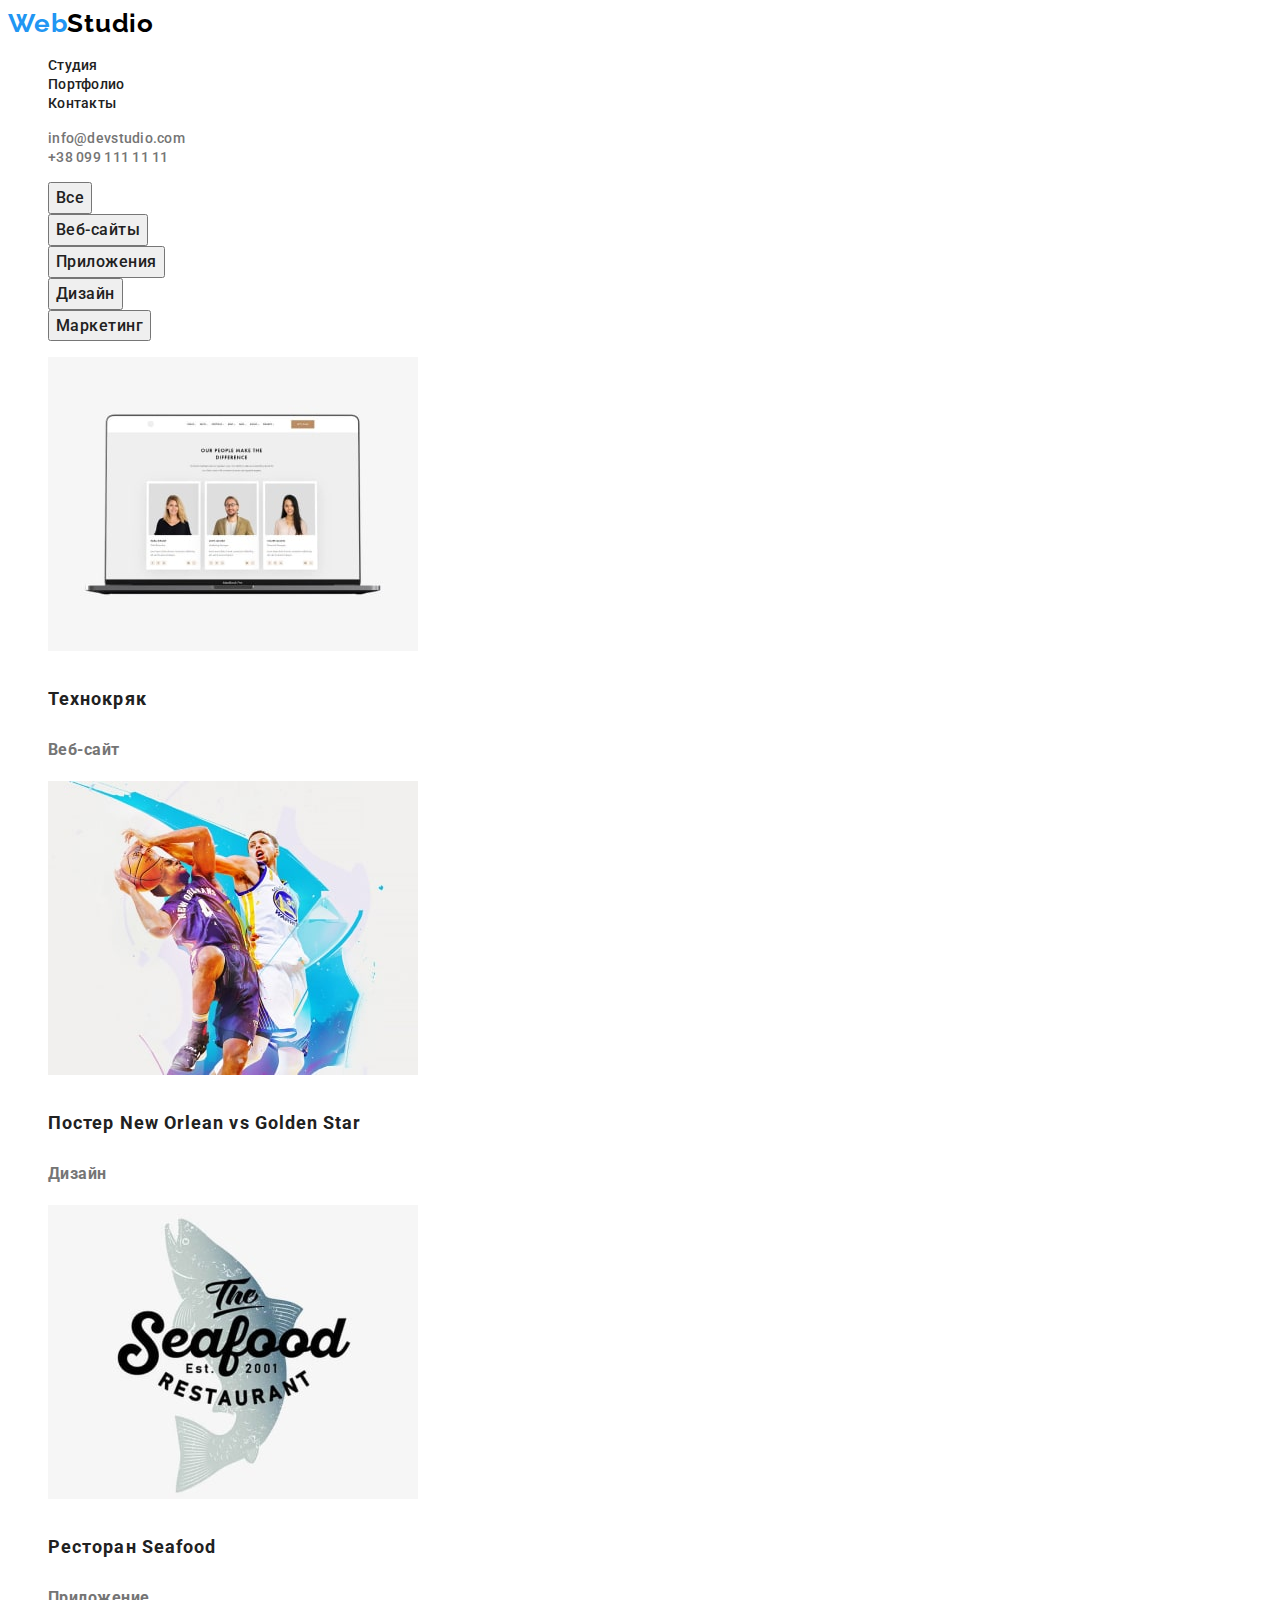
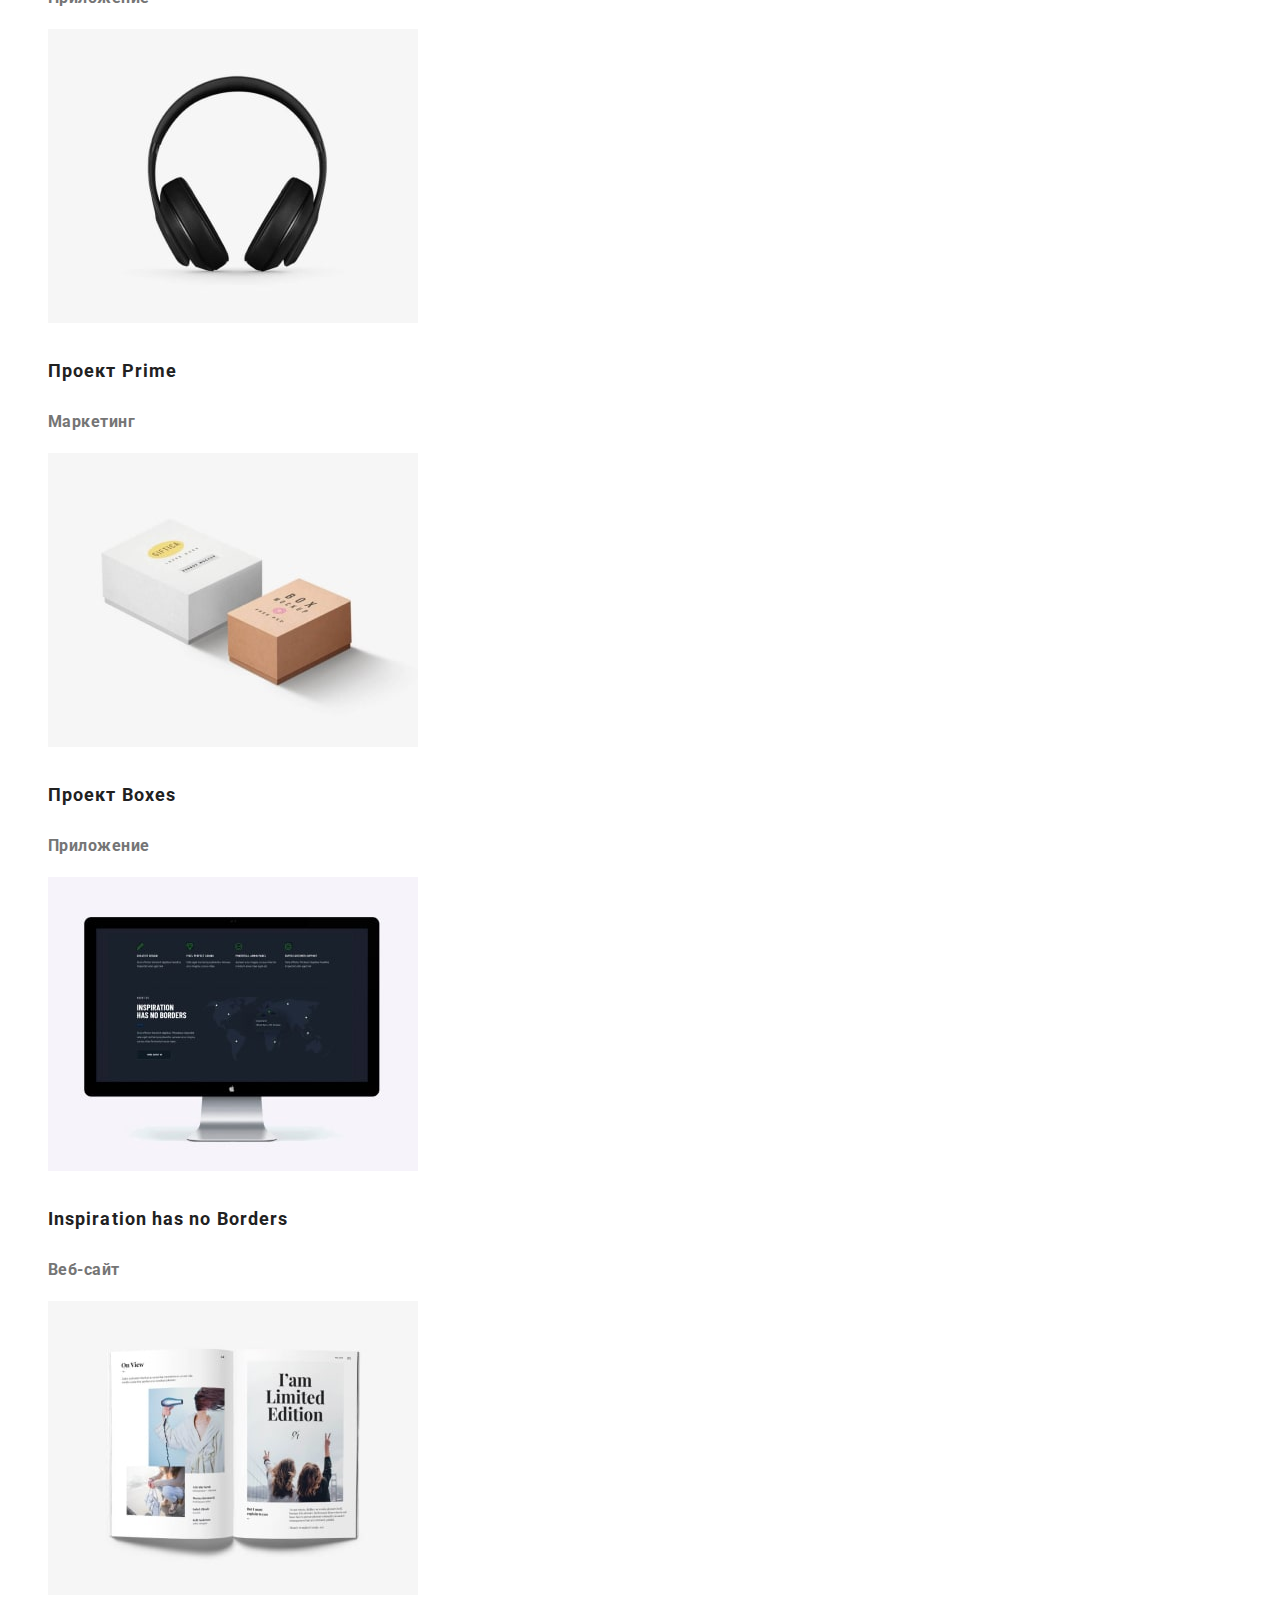
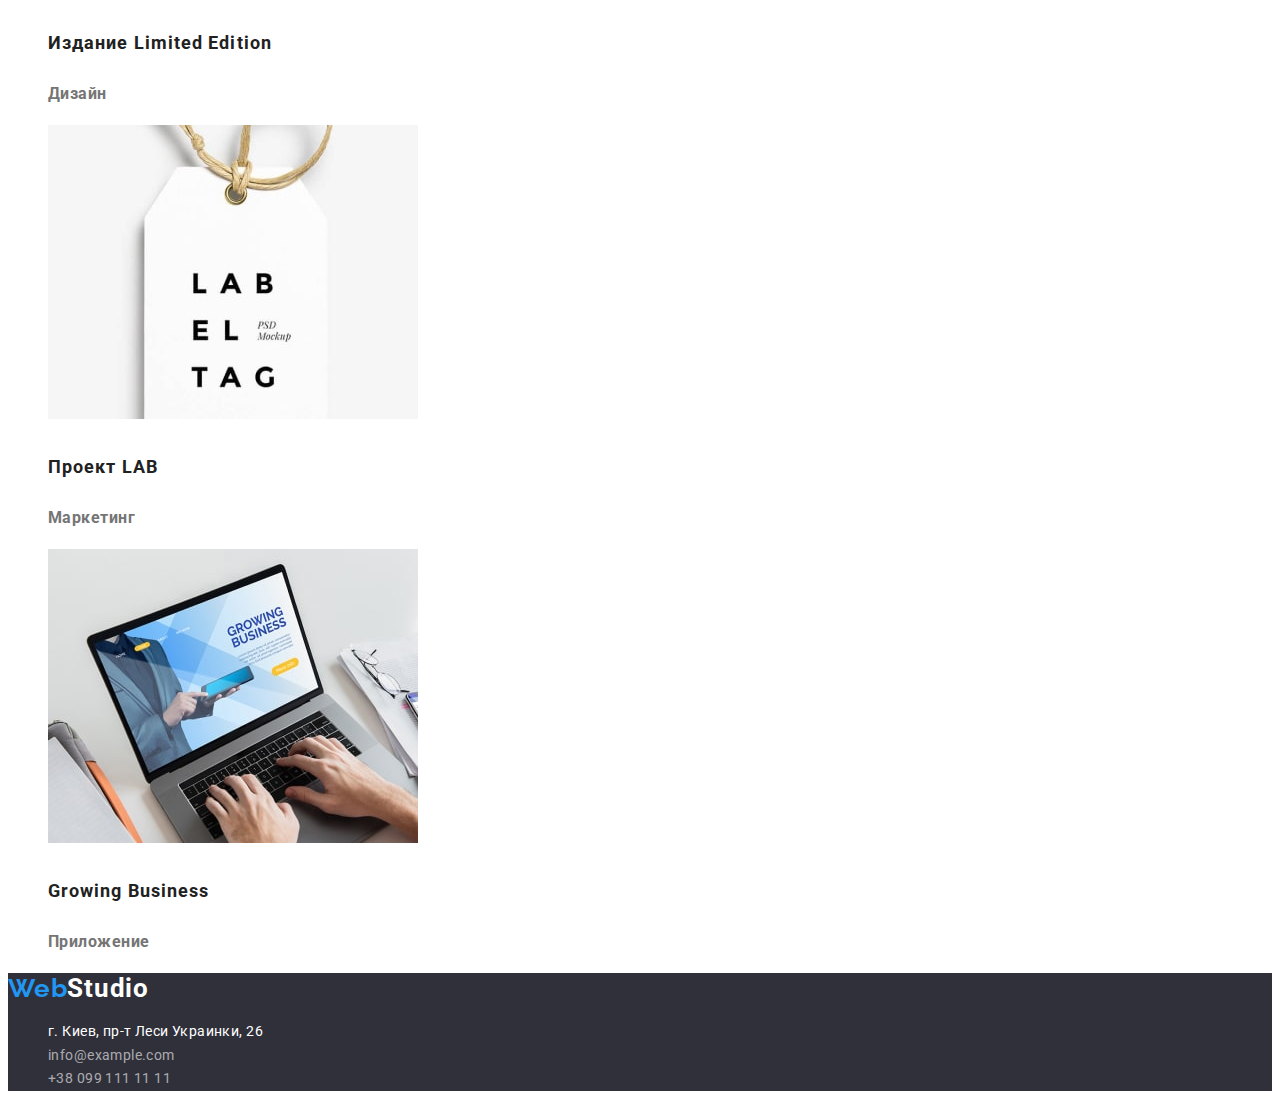
==== portfolio.html @ b9a689d3 "add files" ====
<!DOCTYPE html>
<html lang="ru">
  <head>
    <meta charset="UTF-8" />
    <meta http-equiv="X-UA-Compatible" content="IE=edge" />
    <meta name="viewport" content="width=device-width, initial-scale=1.0" />
    <title>Document</title>
    <link rel="preconnect" href="https://fonts.googleapis.com" />
    <link rel="preconnect" href="https://fonts.gstatic.com" crossorigin />
    <link
      href="https://fonts.googleapis.com/css2?family=Raleway:wght@700&family=Roboto:wght@400;500;700;900&display=swap"
      rel="stylesheet"
    />
    <link rel="stylesheet" href="./css/styles.css" />
  </head>
  <body>
    <header class="header">
      <a class="header-logo-secondary link" href="./index.html"
        ><span class="header-logo-main">Web</span>Studio</a
      >
      <nav class="header-navigation">
        <ul class="header-list list">
          <li class="header-item">
            <a class="header-link link" href="./index.html">Студия</a>
          </li>
          <li class="header-item">
            <a class="header-link link" href="./portfolio.html">Портфолио</a>
          </li>
          <li class="header-item"><a class="header-link link" href="">Контакты</a></li>
        </ul>
      </nav>
      <ul class="list">
        <li>
          <a class="header-mail link" href="mailto:info@devstudio.com">info@devstudio.com</a>
        </li>
        <li>
          <a class="header-tel link" href="tel:+380991111111">+38 099 111 11 11</a>
        </li>
      </ul>
    </header>
    <main>
      <section class="portfolio">
        <ul class="portfolio-filtr list">
          <li class="portfolio-filtr-item">
            <button type="button" class="portfolio-filtr-button">Все</button>
          </li>
          <li class="portfolio-filtr-item">
            <button type="button" class="portfolio-filtr-button">Веб-сайты</button>
          </li>
          <li class="portfolio-filtr-item">
            <button type="button" class="portfolio-filtr-button">Приложения</button>
          </li>
          <li class="portfolio-filtr-item">
            <button type="button" class="portfolio-filtr-button">Дизайн</button>
          </li>
          <li class="portfolio-filtr-item">
            <button type="button" class="portfolio-filtr-button">Маркетинг</button>
          </li>
        </ul>
        <ul class="works list">
          <li class="works-item link">
            <a class="link" href="">
              <img src="./images/work1.jpg" alt="Технокряк" width="370" height="294" />
              <h3 class="works-title">Технокряк</h3>
              <p class="works-item-text">Веб-сайт</p>
            </a>
          </li>
          <li class="works-item">
            <a class="link" href="">
              <img
                src="./images/work2.jpg"
                alt="Постер New Orlean vs Golden Star"
                width="370"
                height="294"
              />
              <h3 class="works-title">Постер New Orlean vs Golden Star</h3>
              <p class="works-item-text">Дизайн</p>
            </a>
          </li>
          <li class="works-item">
            <a class="link" href="">
              <img src="./images/work3.jpg" alt="Ресторан Seafood" width="370" height="294" />
              <h3 class="works-title">Ресторан Seafood</h3>
              <p class="works-item-text">Приложение</p>
            </a>
          </li>
          <li class="works-item">
            <a class="link" href="">
              <img src="./images/work4.jpg" alt="Проект Prime" width="370" height="294" />
              <h3 class="works-title">Проект Prime</h3>
              <p class="works-item-text">Маркетинг</p>
            </a>
          </li>
          <li class="works-item">
            <a class="link" href="">
              <img src="./images/work5.jpg" alt="Проект Boxes" width="370" height="294" />
              <h3 class="works-title">Проект Boxes</h3>
              <p class="works-item-text">Приложение</p>
            </a>
          </li>
          <li class="works-item">
            <a class="link" href="">
              <img
                src="./images/work6.jpg"
                alt="Inspiration has no Borders"
                width="370"
                height="294"
              />
              <h3 class="works-title">Inspiration has no Borders</h3>
              <p class="works-item-text">Веб-сайт</p>
            </a>
          </li>
          <li class="works-item">
            <a class="link" href="">
              <img
                src="./images/work7.jpg"
                alt="Издание Limited Edition"
                width="370"
                height="294"
              />
              <h3 class="works-title">Издание Limited Edition</h3>
              <p class="works-item-text">Дизайн</p>
            </a>
          </li>
          <li class="works-item">
            <a class="link" href="">
              <img src="./images/work8.jpg" alt="Проект LAB" width="370" height="294" />
              <h3 class="works-title">Проект LAB</h3>
              <p class="works-item-text">Маркетинг</p>
            </a>
          </li>
          <li class="works-item">
            <a class="link" href="">
              <img src="./images/work9.jpg" alt="Growing Business" width="370" height="294" />
              <h3 class="works-title">Growing Business</h3>
              <p class="works-item-text">Приложение</p>
            </a>
          </li>
        </ul>
      </section>
    </main>
    <footer class="footer">
      <a class="footer-logo-secondary link" href="./index.html"
        ><span class="footer-logo-main">Web</span>Studio</a
      >
      <ul class="fotter-list list">
        <li>
          <a
            class="footer-link link"
            href="https://goo.gl/maps/hm23kZoBvh1uXd2n6"
            target="_blank"
            rel="noopener noreferrer"
            >г. Киев, пр-т Леси Украинки, 26</a
          >
        </li>
        <li>
          <a class="footer-mail link" href="mailto:info@example.com">info@example.com</a>
        </li>
        <li>
          <a class="footer-tel link" href="tel:+380991111111">+38 099 111 11 11</a>
        </li>
      </ul>
    </footer>
  </body>
</html>
---- css/styles.css ----
:root {
  --main-title-color: #2196f3;
  --second-title-color: #212121;
  --third-tittle-color: #000000;
  --fourth-tittle-color: #ffffff;
  --main-text-color: #757575;
  --second-text-color: #ffffff;
  --subtitle-color: #000000;
  --footer-text-color: rgba(255, 255, 255, 0.6);
  --background-title-color: #2f303a;
  --dignity-bgc: #e5e5e5;
}
body {
  font-family: Roboto, sans-serif;
  background-color: var(--second-text-color);
}
.list {
  list-style: none;
}
.link {
  text-decoration: none;
}
.header {
  background-color: var(--fourth-tittle-color);
}
.header-logo-main {
  font-family: Raleway;
  color: var(--main-title-color);
  font-weight: 700;
  font-size: 26px;
  line-height: 1.19;
  letter-spacing: 0.03em;
}
.header-logo-secondary {
  font-family: Raleway;
  font-weight: 700;
  font-size: 26px;
  line-height: 1.19;
  letter-spacing: 0.03em;
  color: var(--third-tittle-color);
}
.header-link:active,
.header-link:hover,
.header-link:focus,
.header-mail:active,
.header-mail:hover,
.header-mail:focus .header-tel:focus,
.header-tel:active,
.header-tel:hover,
.works-item-text:active,
.works-item-text:hover,
.works-item-text:focus,
.works-title:active,
.works-title:focus,
.works-title:hover {
  color: var(--main-title-color);
}
.header-link {
  font-weight: 500;
  font-size: 14px;
  line-height: 1.14;
  letter-spacing: 0.02em;
  color: var(--second-title-color);
}
.header-mail {
  font-weight: 500;
  font-size: 14px;
  line-height: 1.14;
  letter-spacing: 0.02em;
  color: var(--main-text-color);
}
.header-tel {
  font-weight: 500;
  font-size: 14px;
  line-height: 1.14;
  letter-spacing: 0.02em;
  color: var(--main-text-color);
}
.hero {
  background: var(--background-title-color);
}
.hero-title {
  font-weight: 900;
  font-size: 44px;
  line-height: 1.36;
  text-align: center;
  letter-spacing: 0.06em;
  text-transform: uppercase;
  color: var(--second-text-color);
}
.hero-btn {
  cursor: progress;
  font-family: inherit;
  font-weight: 700;
  font-size: 16px;
  line-height: 1.875;
  align-items: center;
  text-align: center;
  letter-spacing: 0.06em;
  color: var(--fourth-tittle-color);
  background: var(--main-title-color);
}
.dignity-title {
  font-weight: 700;
  font-size: 14px;
  line-height: 1.14;
  letter-spacing: 0.03em;
  text-transform: uppercase;
  color: var(--second-title-color);
}
.dignity-text {
  font-size: 14px;
  line-height: 1.71;
  letter-spacing: 0.03em;
  color: var(--main-text-color);
}
.doing-title {
  font-weight: 700;
  font-size: 36px;
  line-height: 1.67;
  text-align: center;
  letter-spacing: 0.03em;
  color: var(--second-title-color);
}
.command {
  background-color: var(--dignity-bgc);
}
.command-title {
  font-weight: 700;
  font-size: 36px;
  line-height: 1.67;
  text-align: center;
  letter-spacing: 0.03em;
  color: var(--second-title-color);
}
.command-item-title {
  font-weight: 500;
  font-size: 16px;
  line-height: 1.187;
  text-align: center;
  letter-spacing: 0.03em;
  color: var(--second-title-color);
}
.command-item-text {
  font-size: 16px;
  line-height: 1.187;
  text-align: center;
  letter-spacing: 0.03em;
  color: var(--main-text-color);
}
.footer {
  background: var(--background-title-color);
}
.footer-logo-main {
  font-family: Raleway;
  color: var(--main-title-color);
  font-weight: 700;
  font-size: 26px;
  line-height: 1.19;
  letter-spacing: 0.03em;
}
.footer-logo-secondary {
  font-weight: 700;
  font-size: 26px;
  line-height: 1.19;
  letter-spacing: 0.03em;
  color: var(--fourth-tittle-color);
}
.footer-link {
  font-size: 14px;
  line-height: 1.71;
  letter-spacing: 0.03em;
  color: var(--second-text-color);
}
.footer-mail {
  font-size: 14px;
  line-height: 1.71;
  letter-spacing: 0.03em;
  color: var(--footer-text-color);
}
.footer-tel {
  font-size: 14px;
  line-height: 1.71;
  letter-spacing: 0.03em;
  color: var(--footer-text-color);
}
.portfolio-filtr-button:active,
.portfolio-filtr-button:hover,
.portfolio-filtr-button:focus {
  font-family: Roboto, sans-serif;
  font-weight: 500;
  font-size: 16px;
  line-height: 1.62;
  text-align: center;
  letter-spacing: 0.03em;
  color: var(--fourth-tittle-color);
  background: var(--main-title-color);
}
.portfolio-filtr-button {
  font-family: Roboto, sans-serif;
  cursor: pointer;
  font-weight: 500;
  font-size: 16px;
  line-height: 1.62;
  letter-spacing: 0.03em;
  color: var(--second-title-color);
}
.works-item {
  font-weight: 700;
  font-size: 18px;
  line-height: 2;
  letter-spacing: 0.06em;
  color: var(--second-title-color);
}
.works-title {
  font-weight: 700;
  font-size: 18px;
  line-height: 2;
  letter-spacing: 0.06em;
  color: var(--second-title-color);
}
.works-item-text {
  font-size: 16px;
  line-height: 1.87;
  letter-spacing: 0.03em;
  color: var(--main-text-color);
}
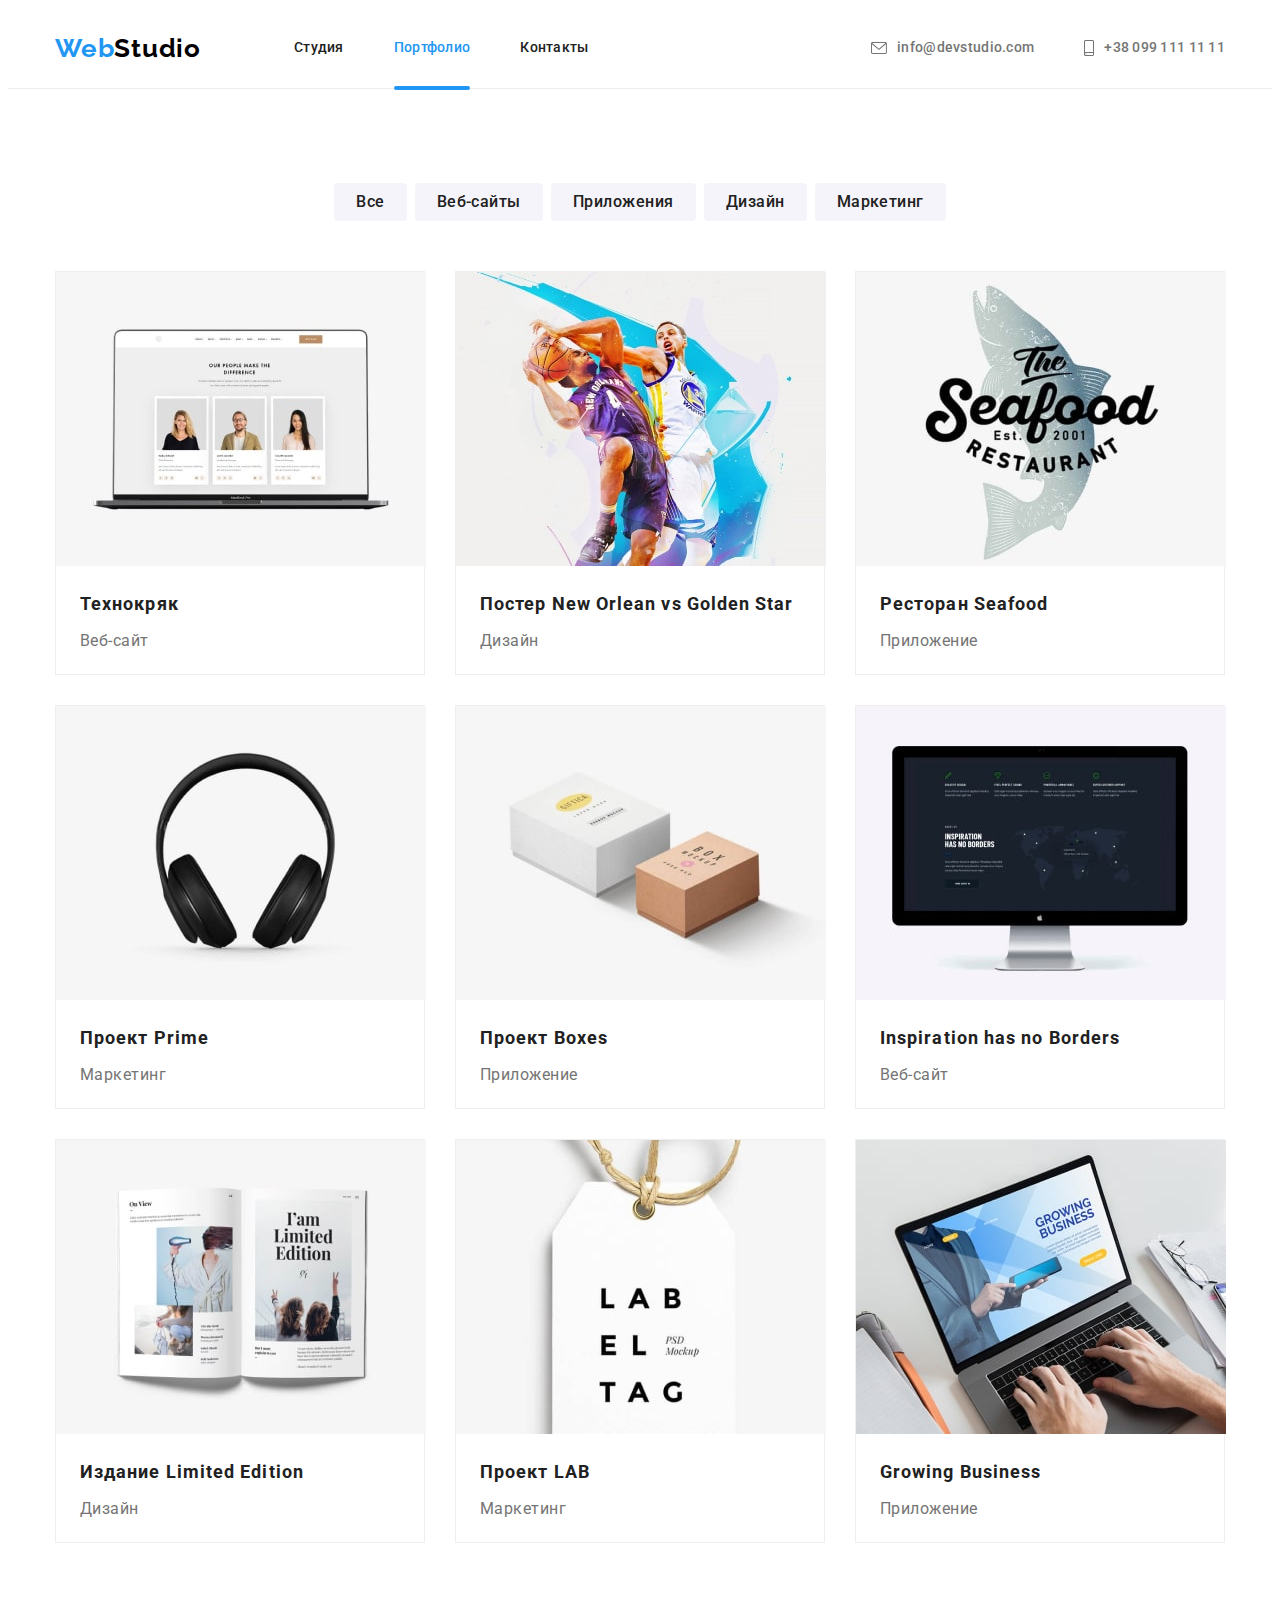
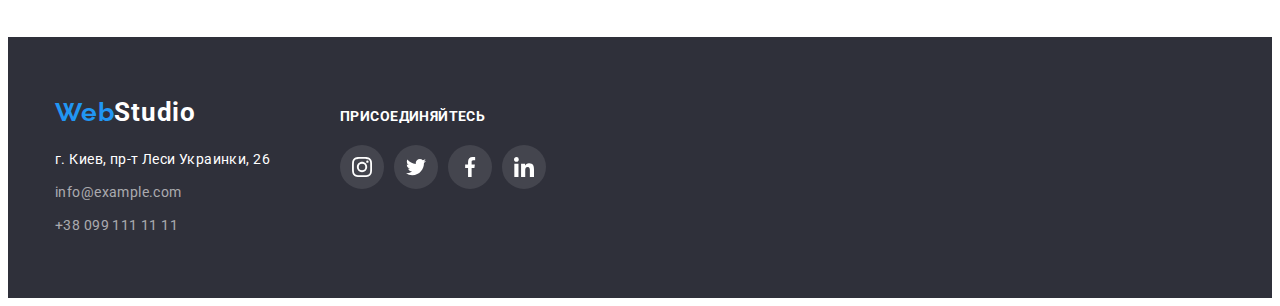
==== commit 65080f49: "add files" ====
--- a/portfolio.html
+++ b/portfolio.html
@@ -11,155 +11,362 @@
       href="https://fonts.googleapis.com/css2?family=Raleway:wght@700&family=Roboto:wght@400;500;700;900&display=swap"
       rel="stylesheet"
     />
+    <link
+      rel="stylesheet"
+      href="https://cdnjs.cloudflare.com/ajax/libs/modern-normalize/1.1.0/modern-normalize.min.css"
+      integrity="sha512-wpPYUAdjBVSE4KJnH1VR1HeZfpl1ub8YT/NKx4PuQ5NmX2tKuGu6U/JRp5y+Y8XG2tV+wKQpNHVUX03MfMFn9Q=="
+      crossorigin="anonymous"
+      referrerpolicy="no-referrer"
+    />
     <link rel="stylesheet" href="./css/styles.css" />
   </head>
   <body>
+    <!-- header -->
     <header class="header">
-      <a class="header-logo-secondary link" href="./index.html"
-        ><span class="header-logo-main">Web</span>Studio</a
-      >
-      <nav class="header-navigation">
-        <ul class="header-list list">
-          <li class="header-item">
-            <a class="header-link link" href="./index.html">Студия</a>
+      <div class="container header-main">
+        <a class="header-logo-secondary link" href="./index.html"
+          ><span class="header-logo-main">Web</span>Studio</a
+        >
+        <nav class="header-navigation">
+          <ul class="header-list list">
+            <li class="header-item">
+              <a class="header-link link" href="./index.html">Студия</a>
+            </li>
+            <li class="header-item">
+              <a class="header-link priority link" href="./portfolio.html">Портфолио</a>
+            </li>
+            <li class="header-item"><a class="header-link link" href="">Контакты</a></li>
+          </ul>
+        </nav>
+        <ul class="header-contacts list">
+          <li class="item">
+            <a class="header-mail link" href="mailto:info@devstudio.com">
+              <svg class="header-contacts-icon svg-aktiv" width="16" height="12">
+                <use href="./images/symbol-defs.svg#icon-mail"></use>
+              </svg>
+              info@devstudio.com</a
+            >
           </li>
-          <li class="header-item">
-            <a class="header-link link" href="./portfolio.html">Портфолио</a>
+          <li class="item">
+            <a class="header-tel link" href="tel:+380991111111">
+              <svg class="header-contacts-icon svg-aktiv" width="10" height="16">
+                <use href="./images/symbol-defs.svg#icon-smartphone"></use>
+              </svg>
+              +38 099 111 11 11</a
+            >
           </li>
-          <li class="header-item"><a class="header-link link" href="">Контакты</a></li>
         </ul>
-      </nav>
-      <ul class="list">
-        <li>
-          <a class="header-mail link" href="mailto:info@devstudio.com">info@devstudio.com</a>
-        </li>
-        <li>
-          <a class="header-tel link" href="tel:+380991111111">+38 099 111 11 11</a>
-        </li>
-      </ul>
+      </div>
     </header>
     <main>
-      <section class="portfolio">
-        <ul class="portfolio-filtr list">
-          <li class="portfolio-filtr-item">
-            <button type="button" class="portfolio-filtr-button">Все</button>
-          </li>
-          <li class="portfolio-filtr-item">
-            <button type="button" class="portfolio-filtr-button">Веб-сайты</button>
-          </li>
-          <li class="portfolio-filtr-item">
-            <button type="button" class="portfolio-filtr-button">Приложения</button>
-          </li>
-          <li class="portfolio-filtr-item">
-            <button type="button" class="portfolio-filtr-button">Дизайн</button>
-          </li>
-          <li class="portfolio-filtr-item">
-            <button type="button" class="portfolio-filtr-button">Маркетинг</button>
-          </li>
-        </ul>
-        <ul class="works list">
-          <li class="works-item link">
-            <a class="link" href="">
-              <img src="./images/work1.jpg" alt="Технокряк" width="370" height="294" />
-              <h3 class="works-title">Технокряк</h3>
-              <p class="works-item-text">Веб-сайт</p>
-            </a>
-          </li>
-          <li class="works-item">
-            <a class="link" href="">
-              <img
-                src="./images/work2.jpg"
-                alt="Постер New Orlean vs Golden Star"
-                width="370"
-                height="294"
-              />
-              <h3 class="works-title">Постер New Orlean vs Golden Star</h3>
-              <p class="works-item-text">Дизайн</p>
-            </a>
-          </li>
-          <li class="works-item">
-            <a class="link" href="">
-              <img src="./images/work3.jpg" alt="Ресторан Seafood" width="370" height="294" />
-              <h3 class="works-title">Ресторан Seafood</h3>
-              <p class="works-item-text">Приложение</p>
-            </a>
-          </li>
-          <li class="works-item">
-            <a class="link" href="">
-              <img src="./images/work4.jpg" alt="Проект Prime" width="370" height="294" />
-              <h3 class="works-title">Проект Prime</h3>
-              <p class="works-item-text">Маркетинг</p>
-            </a>
-          </li>
-          <li class="works-item">
-            <a class="link" href="">
-              <img src="./images/work5.jpg" alt="Проект Boxes" width="370" height="294" />
-              <h3 class="works-title">Проект Boxes</h3>
-              <p class="works-item-text">Приложение</p>
-            </a>
-          </li>
-          <li class="works-item">
-            <a class="link" href="">
-              <img
-                src="./images/work6.jpg"
-                alt="Inspiration has no Borders"
-                width="370"
-                height="294"
-              />
-              <h3 class="works-title">Inspiration has no Borders</h3>
-              <p class="works-item-text">Веб-сайт</p>
-            </a>
-          </li>
-          <li class="works-item">
-            <a class="link" href="">
-              <img
-                src="./images/work7.jpg"
-                alt="Издание Limited Edition"
-                width="370"
-                height="294"
-              />
-              <h3 class="works-title">Издание Limited Edition</h3>
-              <p class="works-item-text">Дизайн</p>
-            </a>
-          </li>
-          <li class="works-item">
-            <a class="link" href="">
-              <img src="./images/work8.jpg" alt="Проект LAB" width="370" height="294" />
-              <h3 class="works-title">Проект LAB</h3>
-              <p class="works-item-text">Маркетинг</p>
-            </a>
-          </li>
-          <li class="works-item">
-            <a class="link" href="">
-              <img src="./images/work9.jpg" alt="Growing Business" width="370" height="294" />
-              <h3 class="works-title">Growing Business</h3>
-              <p class="works-item-text">Приложение</p>
-            </a>
-          </li>
-        </ul>
+      <!-- портфолио -->
+      <section class="portfolio section">
+        <div class="container">
+          <ul class="portfolio-filtr list">
+            <li class="portfolio-filtr-item">
+              <button type="button" class="portfolio-filtr-button">Все</button>
+            </li>
+            <li class="portfolio-filtr-item">
+              <button type="button" class="portfolio-filtr-button">Веб-сайты</button>
+            </li>
+            <li class="portfolio-filtr-item">
+              <button type="button" class="portfolio-filtr-button">Приложения</button>
+            </li>
+            <li class="portfolio-filtr-item">
+              <button type="button" class="portfolio-filtr-button">Дизайн</button>
+            </li>
+            <li class="portfolio-filtr-item">
+              <button type="button" class="portfolio-filtr-button">Маркетинг</button>
+            </li>
+          </ul>
+          <ul class="works list">
+            <li class="works-item link">
+              <a class="link" href="">
+                <div class="box-works-img">
+                  <img
+                    class="works-img"
+                    src="./images/work1.jpg"
+                    alt="Технокряк"
+                    width="370"
+                    height="294"
+                  />
+                  <div class="box-text-img">
+                    <p class="text-img">
+                      Технокряк это современная площадка распространения коронавируса. Компании
+                      используют эту платформу для цифрового шпионажа и атак на защищённые сервера
+                      конкурентов.
+                    </p>
+                  </div>
+                </div>
+                <div class="works-item-cont">
+                  <h3 class="works-title">Технокряк</h3>
+                  <p class="works-item-text">Веб-сайт</p>
+                </div>
+              </a>
+            </li>
+            <li class="works-item">
+              <a class="link" href="">
+                <div class="box-works-img">
+                  <img
+                    class="works-img"
+                    src="./images/work2.jpg"
+                    alt="Постер New Orlean vs Golden Star"
+                    width="370"
+                    height="294"
+                  />
+                  <div class="box-text-img">
+                    <p class="text-img">
+                      Технокряк это современная площадка распространения коронавируса. Компании
+                      используют эту платформу для цифрового шпионажа и атак на защищённые сервера
+                      конкурентов.
+                    </p>
+                  </div>
+                </div>
+                <div class="works-item-cont">
+                  <h3 class="works-title">Постер New Orlean vs Golden Star</h3>
+                  <p class="works-item-text">Дизайн</p>
+                </div>
+              </a>
+            </li>
+            <li class="works-item">
+              <a class="link" href="">
+                <div class="box-works-img">
+                  <img
+                    class="works-img"
+                    src="./images/work3.jpg"
+                    alt="Ресторан Seafood"
+                    width="370"
+                    height="294"
+                  />
+                  <div class="box-text-img">
+                    <p class="text-img">
+                      Технокряк это современная площадка распространения коронавируса. Компании
+                      используют эту платформу для цифрового шпионажа и атак на защищённые сервера
+                      конкурентов.
+                    </p>
+                  </div>
+                </div>
+                <div class="works-item-cont">
+                  <h3 class="works-title">Ресторан Seafood</h3>
+                  <p class="works-item-text">Приложение</p>
+                </div>
+              </a>
+            </li>
+            <li class="works-item">
+              <a class="link" href="">
+                <div class="box-works-img">
+                  <img
+                    class="works-img"
+                    src="./images/work4.jpg"
+                    alt="Проект Prime"
+                    width="370"
+                    height="294"
+                  />
+                  <div class="box-text-img">
+                    <p class="text-img">
+                      Технокряк это современная площадка распространения коронавируса. Компании
+                      используют эту платформу для цифрового шпионажа и атак на защищённые сервера
+                      конкурентов.
+                    </p>
+                  </div>
+                </div>
+                <div class="works-item-cont">
+                  <h3 class="works-title">Проект Prime</h3>
+                  <p class="works-item-text">Маркетинг</p>
+                </div>
+              </a>
+            </li>
+            <li class="works-item">
+              <a class="link" href="">
+                <div class="box-works-img">
+                  <img
+                    class="works-img"
+                    src="./images/work5.jpg"
+                    alt="Проект Boxes"
+                    width="370"
+                    height="294"
+                  />
+                  <div class="box-text-img">
+                    <p class="text-img">
+                      Технокряк это современная площадка распространения коронавируса. Компании
+                      используют эту платформу для цифрового шпионажа и атак на защищённые сервера
+                      конкурентов.
+                    </p>
+                  </div>
+                </div>
+                <div class="works-item-cont">
+                  <h3 class="works-title">Проект Boxes</h3>
+                  <p class="works-item-text">Приложение</p>
+                </div>
+              </a>
+            </li>
+            <li class="works-item">
+              <a class="link" href="">
+                <div class="box-works-img">
+                  <img
+                    class="works-img"
+                    src="./images/work6.jpg"
+                    alt="Inspiration has no Borders"
+                    width="370"
+                    height="294"
+                  />
+                  <div class="box-text-img">
+                    <p class="text-img">
+                      Технокряк это современная площадка распространения коронавируса. Компании
+                      используют эту платформу для цифрового шпионажа и атак на защищённые сервера
+                      конкурентов.
+                    </p>
+                  </div>
+                </div>
+                <div class="works-item-cont">
+                  <h3 class="works-title">Inspiration has no Borders</h3>
+                  <p class="works-item-text">Веб-сайт</p>
+                </div>
+              </a>
+            </li>
+            <li class="works-item">
+              <a class="link" href="">
+                <div class="box-works-img">
+                  <img
+                    class="works-img"
+                    src="./images/work7.jpg"
+                    alt="Издание Limited Edition"
+                    width="370"
+                    height="294"
+                  />
+                  <div class="box-text-img">
+                    <p class="text-img">
+                      Технокряк это современная площадка распространения коронавируса. Компании
+                      используют эту платформу для цифрового шпионажа и атак на защищённые сервера
+                      конкурентов.
+                    </p>
+                  </div>
+                </div>
+                <div class="works-item-cont">
+                  <h3 class="works-title">Издание Limited Edition</h3>
+                  <p class="works-item-text">Дизайн</p>
+                </div>
+              </a>
+            </li>
+            <li class="works-item">
+              <a class="link" href="">
+                <div class="box-works-img">
+                  <img
+                    class="works-img"
+                    src="./images/work8.jpg"
+                    alt="Проект LAB"
+                    width="370"
+                    height="294"
+                  />
+                  <div class="box-text-img">
+                    <p class="text-img">
+                      Технокряк это современная площадка распространения коронавируса. Компании
+                      используют эту платформу для цифрового шпионажа и атак на защищённые сервера
+                      конкурентов.
+                    </p>
+                  </div>
+                </div>
+                <div class="works-item-cont">
+                  <h3 class="works-title">Проект LAB</h3>
+                  <p class="works-item-text">Маркетинг</p>
+                </div>
+              </a>
+            </li>
+            <li class="works-item">
+              <a class="link" href="">
+                <div class="box-works-img">
+                  <img
+                    class="works-img"
+                    src="./images/work9.jpg"
+                    alt="Growing Business"
+                    width="370"
+                    height="294"
+                  />
+                  <div class="box-text-img">
+                    <p class="text-img">
+                      Технокряк это современная площадка распространения коронавируса. Компании
+                      используют эту платформу для цифрового шпионажа и атак на защищённые сервера
+                      конкурентов.
+                    </p>
+                  </div>
+                </div>
+                <div class="works-item-cont">
+                  <h3 class="works-title">Growing Business</h3>
+                  <p class="works-item-text">Приложение</p>
+                </div>
+              </a>
+            </li>
+          </ul>
+        </div>
       </section>
     </main>
+    <!-- footer -->
     <footer class="footer">
-      <a class="footer-logo-secondary link" href="./index.html"
-        ><span class="footer-logo-main">Web</span>Studio</a
-      >
-      <ul class="fotter-list list">
-        <li>
-          <a
-            class="footer-link link"
-            href="https://goo.gl/maps/hm23kZoBvh1uXd2n6"
-            target="_blank"
-            rel="noopener noreferrer"
-            >г. Киев, пр-т Леси Украинки, 26</a
+      <div class="footer-cont container">
+        <div class="footer-address">
+          <a class="footer-logo-secondary link" href="./index.html"
+            ><span class="footer-logo-main">Web</span>Studio</a
           >
-        </li>
-        <li>
-          <a class="footer-mail link" href="mailto:info@example.com">info@example.com</a>
-        </li>
-        <li>
-          <a class="footer-tel link" href="tel:+380991111111">+38 099 111 11 11</a>
-        </li>
-      </ul>
+          <ul class="footer-list list">
+            <li class="footer-item">
+              <a
+                class="footer-link link"
+                href="https://goo.gl/maps/hm23kZoBvh1uXd2n6"
+                target="_blank"
+                rel="noopener noreferrer"
+                >г. Киев, пр-т Леси Украинки, 26</a
+              >
+            </li>
+            <li class="footer-item">
+              <a class="footer-mail link" href="mailto:info@example.com">info@example.com</a>
+            </li>
+            <li class="footer-item">
+              <a class="footer-tel link" href="tel:+380991111111">+38 099 111 11 11</a>
+            </li>
+          </ul>
+        </div>
+        <div class="footer-social">
+          <h3 class="footer-social-title">присоединяйтесь</h3>
+          <ul class="footer-social-list">
+            <li class="footer-social-item">
+              <div class="footer-social-icon">
+                <a class="footer-social-link" href="https://www.instagram.com">
+                  <svg class="footer-social-icon svg" width="20" height="20">
+                    <use href="./images/symbol-defs.svg#icon-instagram"></use>
+                  </svg>
+                </a>
+              </div>
+            </li>
+            <li class="footer-social-item">
+              <div class="footer-social-icon">
+                <a class="footer-social-link" href="https://twitter.com">
+                  <svg class="footer-social-icon svg" width="20" height="20">
+                    <use href="./images/symbol-defs.svg#icon-twitter"></use>
+                  </svg>
+                </a>
+              </div>
+            </li>
+            <li class="footer-social-item">
+              <div class="footer-social-icon">
+                <a class="footer-social-link" href="https://www.facebook.com">
+                  <svg class="footer-social-icon svg" width="20" height="20">
+                    <use href="./images/symbol-defs.svg#icon-facebook"></use>
+                  </svg>
+                </a>
+              </div>
+            </li>
+            <li class="footer-social-item">
+              <div class="footer-social-icon">
+                <a class="footer-social-link" href="https://www.instagram.com">
+                  <svg class="footer-social-icon svg" width="20" height="20">
+                    <use href="./images/symbol-defs.svg#icon-linkedin"></use>
+                  </svg>
+                </a>
+              </div>
+            </li>
+          </ul>
+        </div>
+      </div>
     </footer>
   </body>
 </html>
--- a/css/styles.css
+++ b/css/styles.css
@@ -1,5 +1,6 @@
 :root {
   --main-title-color: #2196f3;
+  --btn-hover: #188ce8;
   --second-title-color: #212121;
   --third-tittle-color: #000000;
   --fourth-tittle-color: #ffffff;
@@ -9,19 +10,56 @@
   --footer-text-color: rgba(255, 255, 255, 0.6);
   --background-title-color: #2f303a;
   --dignity-bgc: #e5e5e5;
+  --dgc-filter: #f5f4fa;
+  --border-header: #ececec;
+  --border-portfolio: #eeeeee;
+  --link-color: #afb1b8;
 }
 body {
   font-family: Roboto, sans-serif;
   background-color: var(--second-text-color);
 }
+p,
+h1,
+h2,
+h3,
+h4,
+h5,
+h6 {
+  margin: 0;
+}
+ul {
+  margin: 0;
+  padding: 0;
+  list-style: none;
+}
 .list {
   list-style: none;
+  margin: 0;
+  padding: 0;
 }
 .link {
   text-decoration: none;
 }
+.container {
+  box-sizing: border-box;
+  width: 1200px;
+  padding-left: 15px;
+  padding-right: 15px;
+  margin: 0 auto;
+}
+.svg-aktiv:hover,
+.svg-aktiv:focus {
+  fill: var(--main-title-color);
+}
+/* --------------------HEADER------------------------- */
 .header {
   background-color: var(--fourth-tittle-color);
+  border-bottom: 1px solid var(--border-header);
+}
+.header-main {
+  display: flex;
+  align-items: center;
 }
 .header-logo-main {
   font-family: Raleway;
@@ -32,6 +70,7 @@
   letter-spacing: 0.03em;
 }
 .header-logo-secondary {
+  margin-right: 93px;
   font-family: Raleway;
   font-weight: 700;
   font-size: 26px;
@@ -39,47 +78,111 @@
   letter-spacing: 0.03em;
   color: var(--third-tittle-color);
 }
-.header-link:active,
+.header-link.priority {
+  color: var(--main-title-color);
+}
+.header-link.priority::after {
+  content: '';
+
+  position: absolute;
+  left: 0;
+  bottom: -2px;
+  display: flex;
+  width: 100%;
+  height: 4px;
+  background-color: var(--main-title-color);
+  border-radius: 2px;
+}
+
 .header-link:hover,
 .header-link:focus,
-.header-mail:active,
 .header-mail:hover,
-.header-mail:focus .header-tel:focus,
-.header-tel:active,
+.header-mail:focus,
+.header-tel:focus,
 .header-tel:hover,
-.works-item-text:active,
 .works-item-text:hover,
 .works-item-text:focus,
-.works-title:active,
 .works-title:focus,
 .works-title:hover {
   color: var(--main-title-color);
 }
+.header-list {
+  display: flex;
+}
+.header-item:not(:last-child) {
+  margin-right: 50px;
+}
 .header-link {
+  position: relative;
+  display: block;
+  padding-top: 32px;
+  padding-bottom: 32px;
   font-weight: 500;
   font-size: 14px;
   line-height: 1.14;
   letter-spacing: 0.02em;
   color: var(--second-title-color);
+  transition: color 250ms cubic-bezier(0.4, 0, 0.2, 1);
+}
+.header-contacts {
+  display: flex;
+  margin-left: auto;
+}
+.header-contacts .item + .item {
+  margin-left: 50px;
+}
+.header-contacts-icon {
+  display: block;
+  padding: 0;
+  fill: currentColor;
+  margin-right: 10px;
+  justify-content: center;
 }
 .header-mail {
+  padding-top: 32px;
+  padding-bottom: 32px;
   font-weight: 500;
+  font-size: 14px;
+  line-height: 1.14;
+  display: flex;
+  align-items: center;
+  letter-spacing: 0.02em;
+  color: var(--main-text-color);
+  transition: color 250ms cubic-bezier(0.4, 0, 0.2, 1);
+}
+.header-tel {
+  padding-top: 32px;
+  padding-bottom: 32px;
+  font-weight: 500;
+  display: flex;
+  align-items: center;
   font-size: 14px;
   line-height: 1.14;
   letter-spacing: 0.02em;
   color: var(--main-text-color);
-}
-.header-tel {
-  font-weight: 500;
-  font-size: 14px;
-  line-height: 1.14;
-  letter-spacing: 0.02em;
-  color: var(--main-text-color);
-}
+  transition: color 250ms cubic-bezier(0.4, 0, 0.2, 1);
+}
+/* --------------------BODY---------------------------------- */
+.section {
+  padding-top: 94px;
+  padding-bottom: 94px;
+}
+/* --------------------HERO---------------------------------- */
 .hero {
+  padding: 200px 0;
   background: var(--background-title-color);
+  text-align: center;
+  background-image: linear-gradient(rgba(47, 48, 58, 0.4), rgba(47, 48, 58, 0.4)),
+    url(../images/headerimg.jpg);
+  background-repeat: no-repeat;
+  background-position: 50% 50%;
 }
 .hero-title {
+  width: 696px;
+  margin-top: 0;
+  margin-bottom: 30px;
+  margin-left: auto;
+  margin-right: auto;
   font-weight: 900;
   font-size: 44px;
   line-height: 1.36;
@@ -88,7 +191,16 @@
   text-transform: uppercase;
   color: var(--second-text-color);
 }
+.hero-btn:hover {
+  background: var(--btn-hover);
+  box-shadow: 0px 4px 4px rgba(0, 0, 0, 0.15);
+  border-radius: 4px;
+}
 .hero-btn {
+  border-radius: 4px;
+  border: 0;
+  padding: 10px 32px;
+  display: inline-block;
   cursor: progress;
   font-family: inherit;
   font-weight: 700;
@@ -99,8 +211,18 @@
   letter-spacing: 0.06em;
   color: var(--fourth-tittle-color);
   background: var(--main-title-color);
+  box-shadow: 0px 4px 4px rgba(0, 0, 0, 0.15);
+}
+/* --------------------ОСОБЕНОСТИ-------------------------------- */
+.dignity {
+  margin-top: 0px;
+  margin-bottom: 0px;
+  padding-top: 94px;
+  padding-bottom: 94px;
 }
 .dignity-title {
+  margin-top: 0;
+  margin-bottom: 10px;
   font-weight: 700;
   font-size: 14px;
   line-height: 1.14;
@@ -108,13 +230,50 @@
   text-transform: uppercase;
   color: var(--second-title-color);
 }
+.dignity-list {
+  display: flex;
+  margin-top: 0px;
+  margin-bottom: 0px;
+}
+.thumb {
+  width: 270px;
+  height: 120px;
+  display: flex;
+  justify-content: center;
+  align-items: center;
+  background: var(--dgc-filter);
+  border-radius: 4px;
+  margin-bottom: 30px;
+  /* background-size: contain;
+  background-repeat: no-repeat;
+  background-position: center; */
+}
+.dignity-item {
+  width: 270px;
+}
+.dignity-item + .dignity-item {
+  margin-left: 30px;
+}
+.dignity-item-icon {
+  display: block;
+  justify-content: center;
+  align-items: center;
+}
 .dignity-text {
+  margin-top: 0px;
+  margin-bottom: 0px;
   font-size: 14px;
   line-height: 1.71;
   letter-spacing: 0.03em;
   color: var(--main-text-color);
 }
+/* --------------------ЧЕМ МЫ ЗАНИМАЕМСЯ------------------------- */
+.doing.section {
+  padding-top: 0;
+}
 .doing-title {
+  margin-top: 0;
+  margin-bottom: 50px;
   font-weight: 700;
   font-size: 36px;
   line-height: 1.67;
@@ -122,10 +281,59 @@
   letter-spacing: 0.03em;
   color: var(--second-title-color);
 }
+.doing-list {
+  display: flex;
+}
+.doing-item + .doing-item {
+  margin-left: 30px;
+}
+.doing-item {
+  position: relative;
+}
+.doing-img {
+  display: block;
+  max-width: 100%;
+  height: auto;
+}
+.box-img {
+  display: flex;
+  position: absolute;
+  bottom: 0;
+  width: 370px;
+  height: 70px;
+  justify-content: center;
+  align-items: center;
+  background-color: rgba(47, 48, 58, 0.8);
+}
+.doing-img-text {
+  font-weight: 700;
+  font-size: 14px;
+  line-height: 1.42;
+  text-align: center;
+  letter-spacing: 0.03em;
+  text-transform: uppercase;
+
+  color: var(--fourth-tittle-color);
+}
+/* --------------------НАША КОМАНДА------------------------------ */
 .command {
-  background-color: var(--dignity-bgc);
+  background-color: var(--dgc-filter);
+}
+.command-list {
+  display: flex;
+}
+.command-item {
+  background: var(--fourth-tittle-color);
+  box-shadow: 0px 1px 3px rgba(0, 0, 0, 0.12), 0px 1px 1px rgba(0, 0, 0, 0.14),
+    0px 2px 1px rgba(0, 0, 0, 0.2);
+  border-radius: 0px 0px 4px 4px;
+}
+.command-item:not(:nth-child(4n)) {
+  margin-right: 30px;
 }
 .command-title {
+  margin-top: 0;
+  margin-bottom: 50px;
   font-weight: 700;
   font-size: 36px;
   line-height: 1.67;
@@ -133,7 +341,20 @@
   letter-spacing: 0.03em;
   color: var(--second-title-color);
 }
+.command-item-img {
+  display: block;
+  max-width: 100%;
+  height: auto;
+  margin-top: 0;
+  margin-bottom: 0;
+}
+.command-item-box {
+  padding-top: 30px;
+  padding-bottom: 30px;
+}
 .command-item-title {
+  margin-top: 0;
+  margin-bottom: 10px;
   font-weight: 500;
   font-size: 16px;
   line-height: 1.187;
@@ -142,14 +363,88 @@
   color: var(--second-title-color);
 }
 .command-item-text {
+  margin-top: 0;
+  margin-bottom: 16px;
   font-size: 16px;
   line-height: 1.187;
   text-align: center;
   letter-spacing: 0.03em;
   color: var(--main-text-color);
 }
+.command-contacts-list {
+  display: flex;
+  justify-content: center;
+}
+.command-contacts-item + .command-contacts-item {
+  margin-left: 10px;
+}
+.command-thumb-link:focus,
+.command-thumb-link:hover {
+  color: var(--second-text-color);
+  background-color: var(--main-title-color);
+}
+.command-thumb-link {
+  width: 44px;
+  height: 44px;
+  display: flex;
+  align-items: center;
+  justify-content: center;
+  border-radius: 50%;
+  background-color: var(--second-text-color);
+  color: var(--link-color);
+
+  transition: color 250ms cubic-bezier(0.4, 0, 0.2, 1),
+    background-color 250ms cubic-bezier(0.4, 0, 0.2, 1);
+}
+.command-item-icon {
+  fill: currentColor;
+}
+/* --------------------Постоянные клиенты----------------------- */
+.clients-title {
+  font-weight: 700;
+  font-size: 36px;
+  line-height: 1.17;
+  text-align: center;
+  margin-bottom: 50px;
+  letter-spacing: 0.03em;
+  color: var(--second-title-color);
+}
+.clients-list {
+  display: flex;
+  justify-content: center;
+}
+.clients-item + .clients-item {
+  margin-left: 30px;
+}
+.clients-link:hover,
+.clients-link:focus {
+  color: var(--main-title-color);
+  border: 1px solid var(--main-title-color);
+}
+.clients-link {
+  display: flex;
+  width: 170px;
+  height: 92px;
+  justify-content: center;
+  align-items: center;
+  border: 1px solid var(--link-color);
+  color: var(--link-color);
+  background-color: var(--second-text-color);
+  border-radius: 4px;
+  transition: color 250ms cubic-bezier(0.4, 0, 0.2, 1),
+    background-color 250ms cubic-bezier(0.4, 0, 0.2, 1);
+}
+.clients-logo {
+  fill: currentColor;
+}
+/* --------------------FOOTER----------------------------------- */
 .footer {
+  padding: 60px 0;
   background: var(--background-title-color);
+}
+.footer-cont {
+  display: flex;
+  align-items: baseline;
 }
 .footer-logo-main {
   font-family: Raleway;
@@ -166,7 +461,14 @@
   letter-spacing: 0.03em;
   color: var(--fourth-tittle-color);
 }
+.footer-list {
+  margin-top: 20px;
+}
+.footer-item + .footer-item {
+  margin-top: 9px;
+}
 .footer-link {
+  display: flex;
   font-size: 14px;
   line-height: 1.71;
   letter-spacing: 0.03em;
@@ -184,19 +486,77 @@
   letter-spacing: 0.03em;
   color: var(--footer-text-color);
 }
+.footer-social {
+  margin-left: 70px;
+}
+.footer-social-title {
+  font-weight: 700;
+  font-size: 14px;
+  margin-bottom: 20px;
+  line-height: 1.14;
+  letter-spacing: 0.03em;
+  text-transform: uppercase;
+  color: var(--fourth-tittle-color);
+}
+
+.footer-social-list {
+  display: flex;
+  justify-content: center;
+}
+.footer-social-item + .footer-social-item {
+  margin-left: 10px;
+}
+.footer-social-link:focus,
+.footer-social-link:hover {
+  color: var(--fourth-tittle-color);
+  background-color: var(--main-title-color);
+}
+.footer-social-link {
+  width: 44px;
+  height: 44px;
+  display: flex;
+  align-items: center;
+  justify-content: center;
+  border-radius: 50%;
+  background-color: rgba(255, 255, 255, 0.1);
+  color: var(--fourth-tittle-color);
+  transition: color 250ms cubic-bezier(0.4, 0, 0.2, 1),
+    background-color 250ms cubic-bezier(0.4, 0, 0.2, 1);
+}
+.footer-social-icon {
+  fill: currentColor;
+}
+
+/* --------------------PORTFOLIO----------------------------- */
 .portfolio-filtr-button:active,
 .portfolio-filtr-button:hover,
 .portfolio-filtr-button:focus {
   font-family: Roboto, sans-serif;
+  padding: 6px 22px;
   font-weight: 500;
   font-size: 16px;
   line-height: 1.62;
   text-align: center;
   letter-spacing: 0.03em;
   color: var(--fourth-tittle-color);
-  background: var(--main-title-color);
+  background-color: var(--main-title-color);
+  box-shadow: 0px 3px 1px rgba(0, 0, 0, 0.1), 0px 1px 2px rgba(0, 0, 0, 0.08),
+    0px 2px 2px rgba(0, 0, 0, 0.12);
+  border-radius: 4px;
+}
+.portfolio-filtr {
+  display: flex;
+  justify-content: center;
+  margin-top: 0;
+  margin-bottom: 50px;
+}
+.portfolio-filtr-item:not(:last-child) {
+  margin-right: 8px;
 }
 .portfolio-filtr-button {
+  border: 0;
+  border-radius: 4px;
+  padding: 6px 22px;
   font-family: Roboto, sans-serif;
   cursor: pointer;
   font-weight: 500;
@@ -204,15 +564,79 @@
   line-height: 1.62;
   letter-spacing: 0.03em;
   color: var(--second-title-color);
+  background-color: var(--dgc-filter);
+  transition: color 250ms cubic-bezier(0.4, 0, 0.2, 1);
+}
+/* ---------------works-------------------------- */
+.works {
+  display: flex;
+  flex-wrap: wrap;
+}
+.works-img {
+  display: block;
+  max-width: 100%;
+  height: auto;
+}
+.box-works-img {
+  width: 370px;
+  height: 294px;
+  position: relative;
+  overflow: hidden;
+}
+.works-item:hover .box-text-img {
+  transform: translateY(0);
+}
+.box-text-img {
+  position: absolute;
+  top: 0;
+  padding: 63px 24px;
+  display: flex;
+  justify-content: center;
+  align-items: center;
+  background-color: rgba(33, 150, 243, 0.9);
+
+  transform: translateY(100%);
+  transition: transform 250ms cubic-bezier(0.4, 0, 0.2, 1);
+}
+.text-img {
+  font-weight: normal;
+  font-size: 18px;
+  line-height: 1.56;
+  letter-spacing: 0.03em;
+  color: var(--second-text-color);
+}
+.works-item-cont {
+  padding: 20px 24px;
+}
+.works-item:hover,
+.works-item:focus {
+  background-color: var(--fourth-tittle-color);
+  border: 1px solid #eeeeee;
+  box-sizing: border-box;
+  box-shadow: 0px 1px 1px rgba(0, 0, 0, 0.12), 0px 4px 4px rgba(0, 0, 0, 0.06),
+    1px 4px 6px rgba(0, 0, 0, 0.16);
 }
 .works-item {
+  background: var(--footer-text-color);
+  border: 1px solid var(--border-portfolio);
+  box-sizing: border-box;
+  width: 370px;
+  height: 404px;
+  margin-right: 30px;
   font-weight: 700;
   font-size: 18px;
   line-height: 2;
   letter-spacing: 0.06em;
   color: var(--second-title-color);
 }
+.works-item:nth-child(3n) {
+  margin-right: 0;
+}
+.works-item:nth-child(n + 4) {
+  margin-top: 30px;
+}
 .works-title {
+  margin-bottom: 4px;
   font-weight: 700;
   font-size: 18px;
   line-height: 2;
@@ -220,8 +644,57 @@
   color: var(--second-title-color);
 }
 .works-item-text {
+  font-weight: 400;
   font-size: 16px;
   line-height: 1.87;
   letter-spacing: 0.03em;
   color: var(--main-text-color);
 }
+/* ------------модальное окно-------------- */
+.backdrop {
+  width: 100vw;
+  height: 100vh;
+  background-color: rgba(0, 0, 0, 0.418);
+  position: fixed;
+  top: 0;
+  transition: opacity 1000ms, visibility 1000ms;
+}
+
+.backdrop.is-hidden .modal {
+  transform: scale(1.5) rotate(180deg) translate(1000px);
+  transition: transform 1000ms;
+}
+
+.modal {
+  width: 528px;
+  min-height: 581px;
+  background-color: var(--fourth-tittle-color);
+  border-radius: 5px;
+  position: absolute;
+  top: 50%;
+  left: 50%;
+  transform: scale(1) rotate(0);
+  transform: translate(-50%, -50%);
+  transition: transform 1000ms;
+}
+
+.modal-close {
+  width: 30px;
+  height: 30px;
+  background-color: var(--fourth-tittle-color);
+  border: 1px solid rgba(0, 0, 0, 0.1);
+  box-sizing: border-box;
+  border-radius: 50%;
+  position: absolute;
+  top: 8px;
+  right: 8px;
+  display: flex;
+  align-items: center;
+  justify-content: center;
+}
+
+.is-hidden {
+  visibility: hidden;
+  opacity: 0;
+  pointer-events: none;
+}
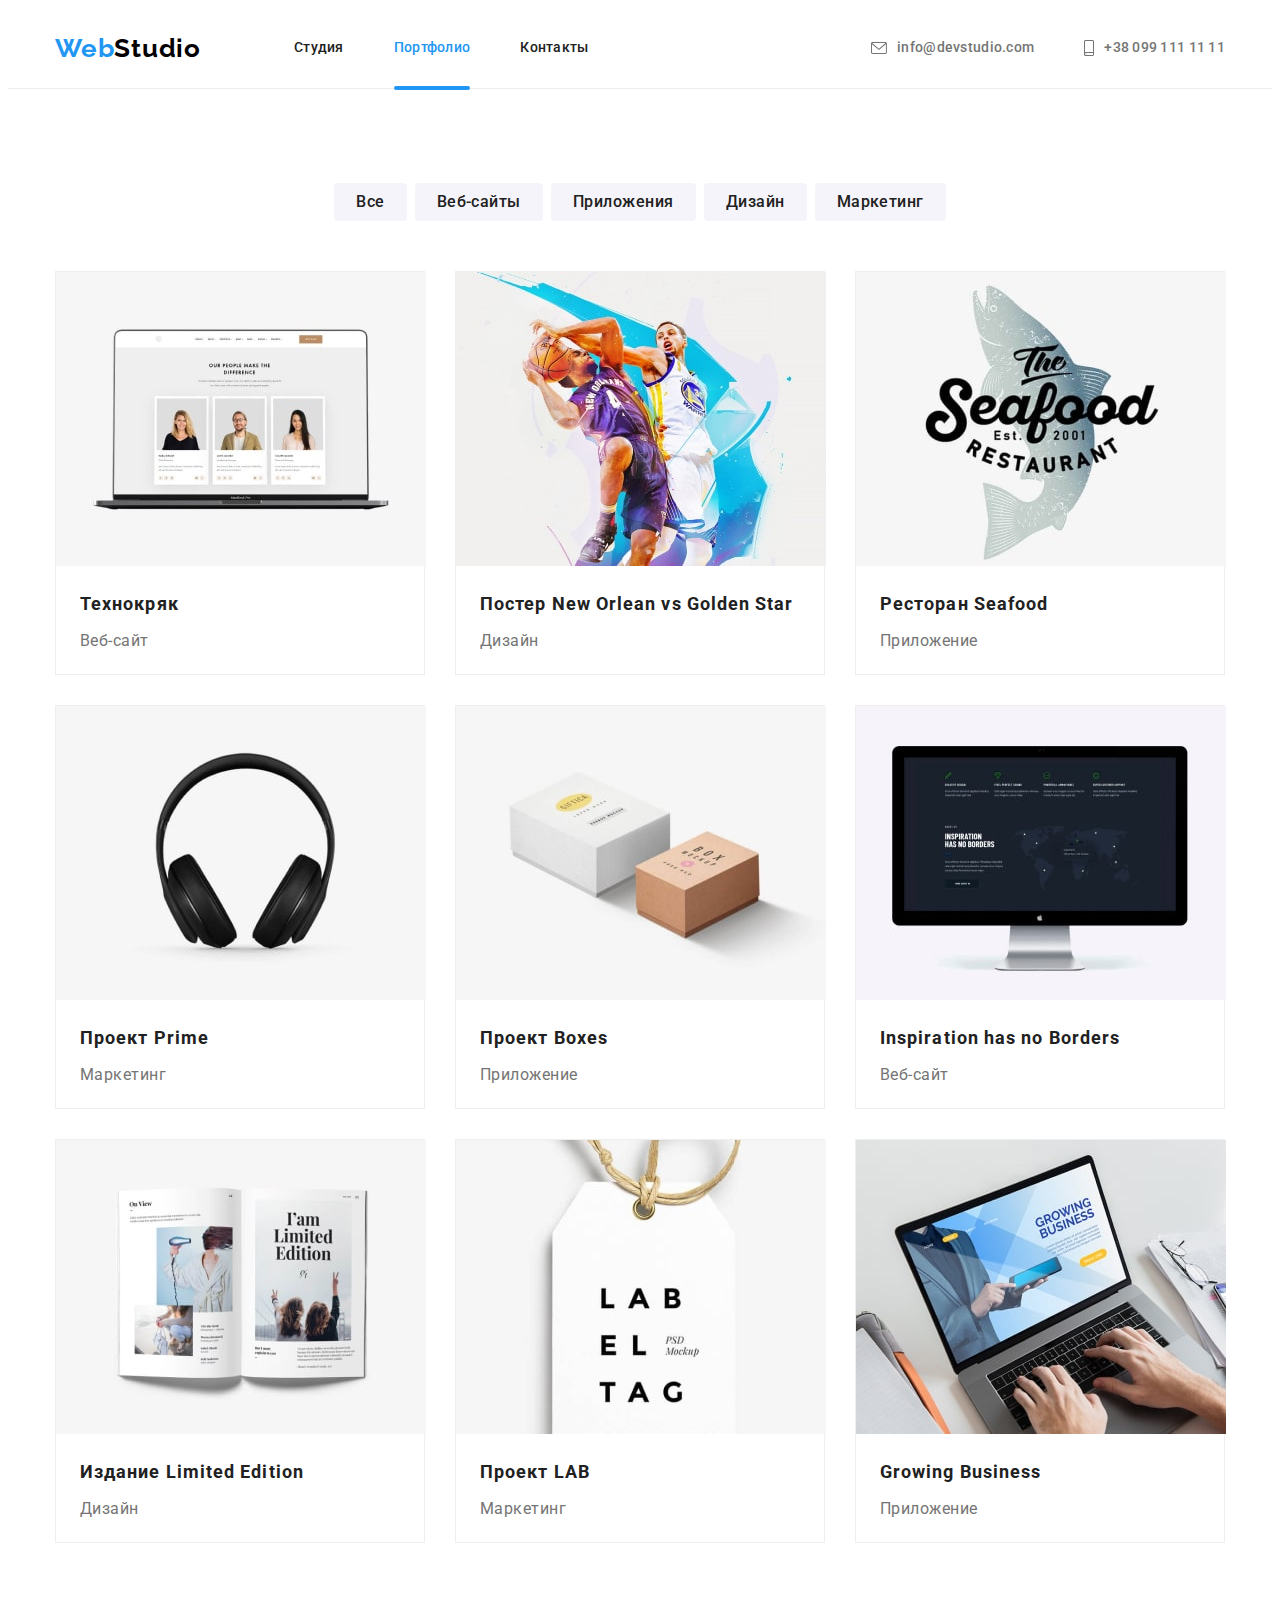
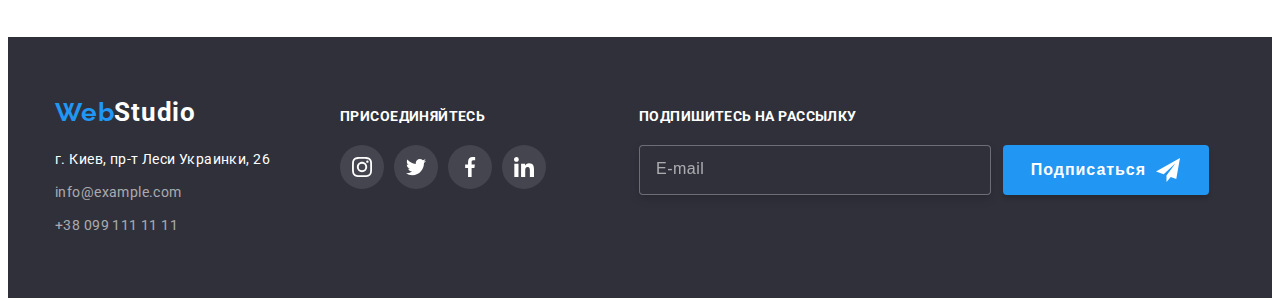
==== commit 73f55f50: "finish" ====
--- a/portfolio.html
+++ b/portfolio.html
@@ -310,6 +310,7 @@
           <ul class="footer-list list">
             <li class="footer-item">
               <a
+                target="_blank"
                 class="footer-link link"
                 href="https://goo.gl/maps/hm23kZoBvh1uXd2n6"
                 target="_blank"
@@ -330,7 +331,7 @@
           <ul class="footer-social-list">
             <li class="footer-social-item">
               <div class="footer-social-icon">
-                <a class="footer-social-link" href="https://www.instagram.com">
+                <a target="_blank" class="footer-social-link" href="https://www.instagram.com">
                   <svg class="footer-social-icon svg" width="20" height="20">
                     <use href="./images/symbol-defs.svg#icon-instagram"></use>
                   </svg>
@@ -339,7 +340,7 @@
             </li>
             <li class="footer-social-item">
               <div class="footer-social-icon">
-                <a class="footer-social-link" href="https://twitter.com">
+                <a target="_blank" class="footer-social-link" href="https://twitter.com">
                   <svg class="footer-social-icon svg" width="20" height="20">
                     <use href="./images/symbol-defs.svg#icon-twitter"></use>
                   </svg>
@@ -348,7 +349,7 @@
             </li>
             <li class="footer-social-item">
               <div class="footer-social-icon">
-                <a class="footer-social-link" href="https://www.facebook.com">
+                <a target="_blank" class="footer-social-link" href="https://www.facebook.com">
                   <svg class="footer-social-icon svg" width="20" height="20">
                     <use href="./images/symbol-defs.svg#icon-facebook"></use>
                   </svg>
@@ -357,7 +358,7 @@
             </li>
             <li class="footer-social-item">
               <div class="footer-social-icon">
-                <a class="footer-social-link" href="https://www.instagram.com">
+                <a target="_blank" class="footer-social-link" href="https://www.instagram.com">
                   <svg class="footer-social-icon svg" width="20" height="20">
                     <use href="./images/symbol-defs.svg#icon-linkedin"></use>
                   </svg>
@@ -366,6 +367,19 @@
             </li>
           </ul>
         </div>
+        <div class="footer-form">
+          <h3 class="footer-form-title">Подпишитесь на рассылку</h3>
+          <div class="subscribe">
+            <label for="mail"></label>
+            <input class="footer-input" type="email" name="mail" id="mail" placeholder="E-mail" />
+            <button class="button-form" type="submit">
+              Подписаться
+              <svg class="button-icon" width="24" height="24">
+                <use href="./images/symbol-defs.svg#icon-send"></use>
+              </svg>
+            </button>
+          </div>
+        </div>
       </div>
     </footer>
   </body>
--- a/css/styles.css
+++ b/css/styles.css
@@ -526,7 +526,73 @@
 .footer-social-icon {
   fill: currentColor;
 }
-
+.footer-form {
+  width: 570px;
+  margin-left: 93px;
+}
+.footer-form-title {
+  font-weight: 700;
+  font-size: 14px;
+  margin-bottom: 20px;
+  line-height: 1.14;
+  letter-spacing: 0.03em;
+  text-transform: uppercase;
+  color: var(--fourth-tittle-color);
+}
+.subscribe {
+  display: flex;
+}
+.footer-form input {
+  width: 358px;
+  padding: 15px 16px;
+  border: 1px solid rgba(255, 255, 255, 0.3);
+  box-sizing: border-box;
+  filter: drop-shadow(0px 4px 4px rgba(0, 0, 0, 0.15));
+  border-radius: 4px;
+  background-color: var(--background-title-color);
+}
+.footer-form input::placeholder {
+  font-size: 16px;
+  line-height: 1.25;
+  display: flex;
+  align-items: center;
+  letter-spacing: 0.03em;
+
+  color: rgba(255, 255, 255, 0.6);
+}
+.button-form {
+  margin-left: 12px;
+  display: flex;
+  align-items: center;
+  font-weight: 700;
+  font-size: 16px;
+  line-height: 1.87;
+  justify-content: center;
+  text-align: center;
+  letter-spacing: 0.06em;
+
+  color: var(--fourth-tittle-color);
+
+  padding: 10px 29px 10px 28px;
+  background-color: var(--main-title-color);
+  box-shadow: 0px 4px 4px rgba(0, 0, 0, 0.15);
+  border-radius: 4px;
+  border: 0;
+}
+.button-icon {
+  fill: var(--fourth-tittle-color);
+  margin-left: 10px;
+}
+.footer-input:focus,
+.footer-input:hover {
+  border: 1px solid var(--main-title-color);
+  color: var(--footer-text-color);
+}
+.footer-input {
+  color: var(--footer-text-color);
+  transition: color 5000ms cubic-bezier(0.4, 0, 0.2, 1),
+    background-color 5000ms cubic-bezier(0.4, 0, 0.2, 1);
+}
 /* --------------------PORTFOLIO----------------------------- */
 .portfolio-filtr-button:active,
 .portfolio-filtr-button:hover,
@@ -668,8 +734,11 @@
 .modal {
   width: 528px;
   min-height: 581px;
+  padding: 40px;
   background-color: var(--fourth-tittle-color);
-  border-radius: 5px;
+  border-radius: 4px;
+  box-shadow: 0px 1px 3px rgba(0, 0, 0, 0.12), 0px 1px 1px rgba(0, 0, 0, 0.14),
+    0px 2px 1px rgba(0, 0, 0, 0.2);
   position: absolute;
   top: 50%;
   left: 50%;
@@ -677,7 +746,19 @@
   transform: translate(-50%, -50%);
   transition: transform 1000ms;
 }
-
+.modal-title {
+  font-weight: 700;
+  font-size: 20px;
+  line-height: 1.15;
+  text-align: center;
+  letter-spacing: 0.03em;
+
+  color: var(--second-title-color);
+}
+.modal-close:hover,
+.modal-close:focus {
+  fill: var(--main-title-color);
+}
 .modal-close {
   width: 30px;
   height: 30px;
@@ -691,10 +772,123 @@
   display: flex;
   align-items: center;
   justify-content: center;
-}
-
+  transition: background-color 250ms cubic-bezier(0.4, 0, 0.2, 1);
+}
+.modal-title {
+  margin-bottom: 12px;
+}
 .is-hidden {
   visibility: hidden;
   opacity: 0;
   pointer-events: none;
 }
+.form-field {
+  display: flex;
+  flex-direction: column;
+  margin-bottom: 10px;
+  position: relative;
+}
+.form-input:focus,
+.form-input:hover {
+  border: 1px solid var(--main-title-color);
+  box-sizing: border-box;
+  border-radius: 4px;
+}
+.form-input:focus + .form-icon,
+.form-input:hover + .form-icon {
+  color: var(--main-title-color);
+}
+
+.icon-item {
+  fill: currentColor;
+}
+.form-input {
+  width: 100%;
+  border: 1px solid rgba(33, 33, 33, 0.2);
+  box-sizing: border-box;
+  border-radius: 4px;
+  padding: 11px 42px;
+  transition: background-color 250ms cubic-bezier(0.4, 0, 0.2, 1);
+}
+.form-input.textarea {
+  padding: 12px 16px;
+  resize: none;
+}
+.form-label {
+  margin-bottom: 4px;
+  font-size: 12px;
+  line-height: 1.17;
+  letter-spacing: 0.01em;
+  color: var(--main-text-color);
+}
+.for-position-icon {
+  position: relative;
+}
+.form-icon {
+  margin: 0;
+  position: absolute;
+  top: 50%;
+  left: 11px;
+  transform: translateY(-50%);
+}
+.checkbox {
+  display: flex;
+  align-items: center;
+  font-weight: normal;
+  font-size: 14px;
+  line-height: 1.71;
+  letter-spacing: 0.03em;
+  color: var(--main-text-color);
+}
+.form-field > .checkbox {
+  padding-left: 12px;
+}
+.checkbox > .checkbox-input {
+  border: none;
+  -webkit-appearance: none;
+  -moz-appearance: none;
+  appearance: none;
+  position: absolute;
+}
+
+.chekbox-icon {
+  display: inline-block;
+  width: 16px;
+  height: 15px;
+  margin-right: 8.38px;
+  border: 2px solid var(--second-title-color);
+  border-radius: 2px;
+}
+.checkbox-input:checked + .chekbox-icon {
+  border-color: var(--main-title-color);
+  background-image: url('../images/check-full.svg');
+  background-color: var(--main-title-color);
+  background-size: contain;
+  background-origin: border-box;
+}
+.chekbox-link {
+  font-weight: normal;
+  font-size: 14px;
+  line-height: 1.71;
+  letter-spacing: 0.03em;
+  color: var(--main-title-color);
+  text-decoration-line: underline;
+}
+.form-button {
+  background-color: var(--main-title-color);
+  box-shadow: 0px 4px 4px rgba(0, 0, 0, 0.15);
+  border-radius: 4px;
+  border: 0;
+  padding: 10px 55px;
+  margin: 0 auto;
+
+  font-weight: 700;
+  font-size: 16px;
+  line-height: 1.87;
+  display: flex;
+  align-items: center;
+  text-align: center;
+  letter-spacing: 0.06em;
+
+  color: var(--fourth-tittle-color);
+}
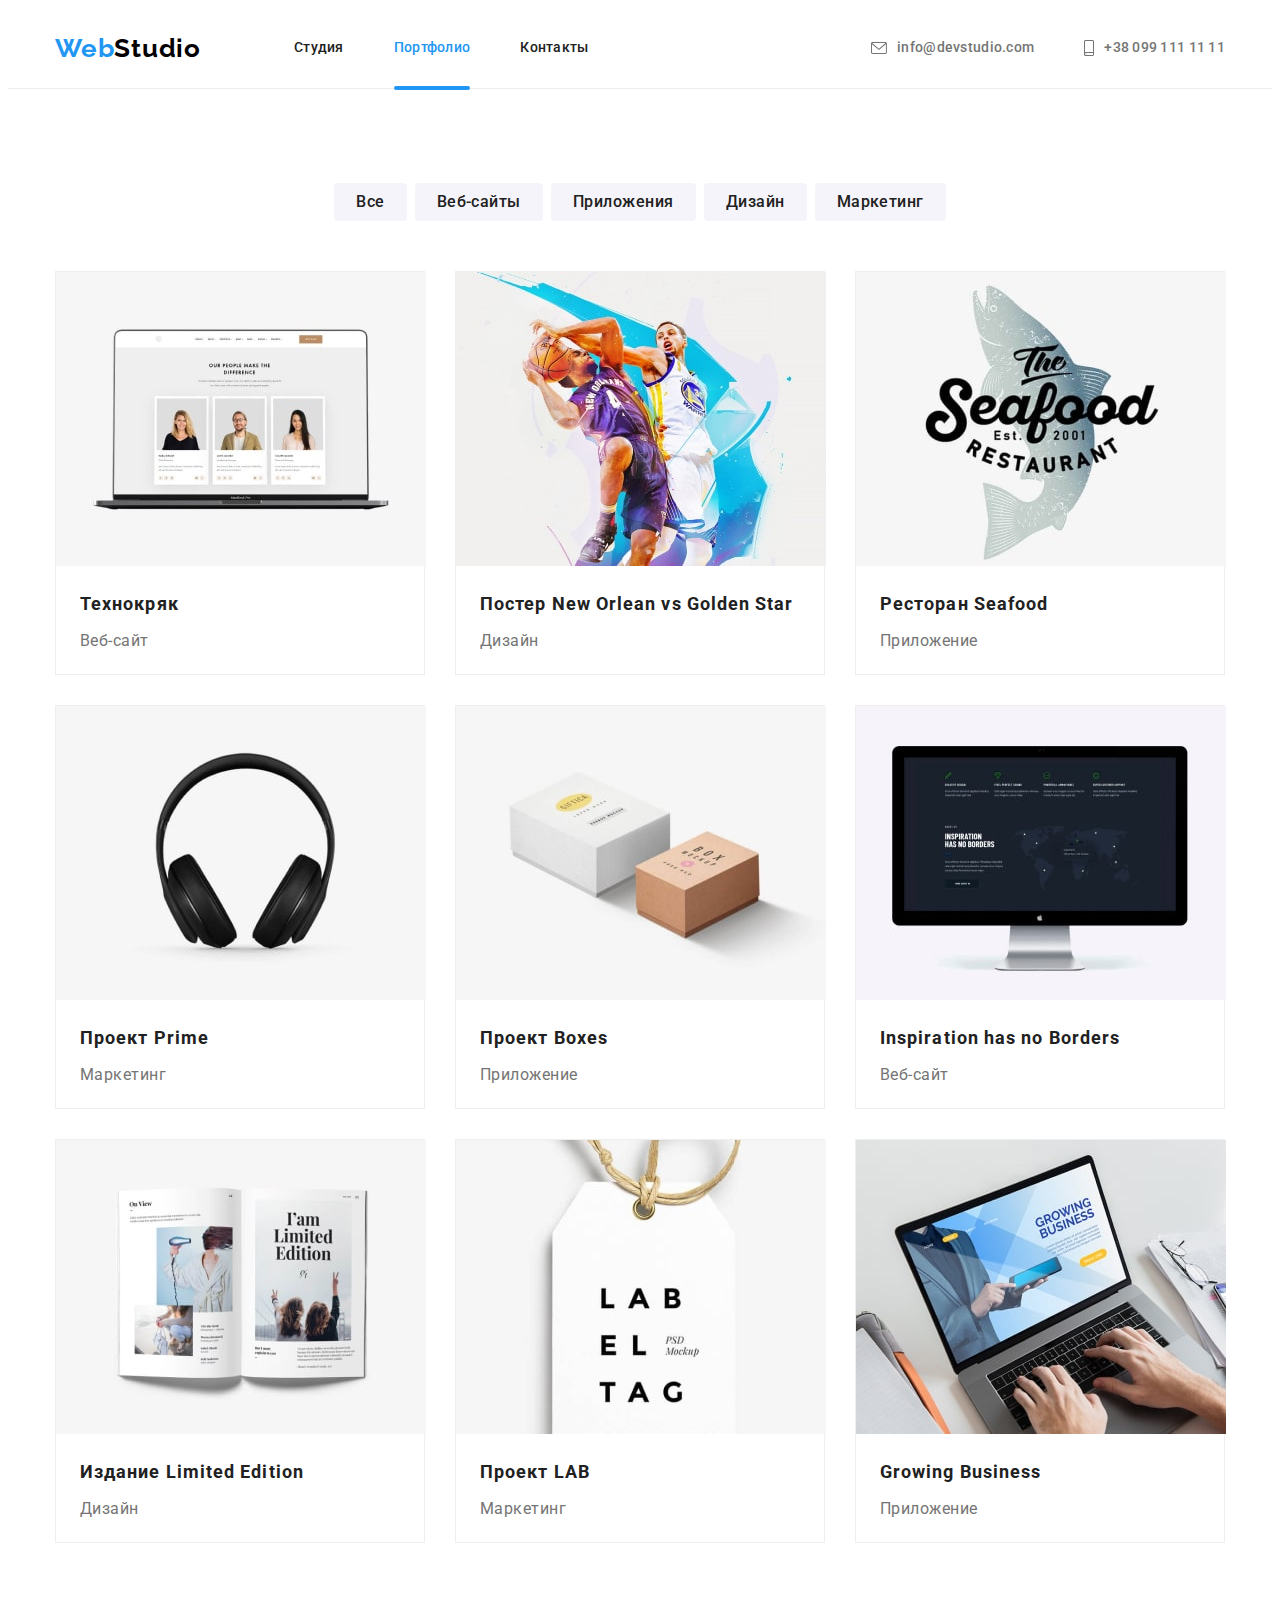
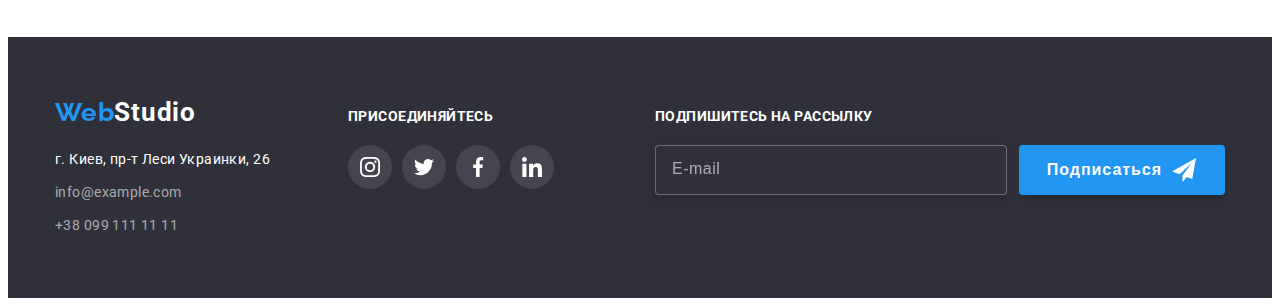
==== commit 4b051243: "12" ====
--- a/portfolio.html
+++ b/portfolio.html
@@ -367,19 +367,21 @@
             </li>
           </ul>
         </div>
-        <div class="footer-form">
-          <h3 class="footer-form-title">Подпишитесь на рассылку</h3>
-          <div class="subscribe">
-            <label for="mail"></label>
-            <input class="footer-input" type="email" name="mail" id="mail" placeholder="E-mail" />
-            <button class="button-form" type="submit">
-              Подписаться
-              <svg class="button-icon" width="24" height="24">
-                <use href="./images/symbol-defs.svg#icon-send"></use>
-              </svg>
-            </button>
+        <form action="Подписка">
+          <div class="footer-form">
+            <h3 class="footer-form-title">Подпишитесь на рассылку</h3>
+            <div class="subscribe">
+              <label for="mail"></label>
+              <input class="footer-input" type="email" name="mail" id="mail" placeholder="E-mail" />
+              <button class="button-form" type="submit">
+                Подписаться
+                <svg class="button-icon" width="24" height="24">
+                  <use href="./images/symbol-defs.svg#icon-send"></use>
+                </svg>
+              </button>
+            </div>
           </div>
-        </div>
+        </form>
       </div>
     </footer>
   </body>
--- a/css/styles.css
+++ b/css/styles.css
@@ -445,6 +445,7 @@
 .footer-cont {
   display: flex;
   align-items: baseline;
+  justify-content: space-between;
 }
 .footer-logo-main {
   font-family: Raleway;
@@ -758,6 +759,7 @@
 .modal-close:hover,
 .modal-close:focus {
   fill: var(--main-title-color);
+  border-color: var(--main-title-color);
 }
 .modal-close {
   width: 30px;
@@ -772,7 +774,10 @@
   display: flex;
   align-items: center;
   justify-content: center;
-  transition: background-color 250ms cubic-bezier(0.4, 0, 0.2, 1);
+  fill: var(--subtitle-color);
+  outline: none;
+  transition: fill 250ms cubic-bezier(0.4, 0, 0.2, 1),
+    border-color 250ms cubic-bezier(0.4, 0, 0.2, 1);
 }
 .modal-title {
   margin-bottom: 12px;
@@ -782,10 +787,10 @@
   opacity: 0;
   pointer-events: none;
 }
-.form-field {
+.form-field + .form-field {
   display: flex;
   flex-direction: column;
-  margin-bottom: 10px;
+  margin-top: 10px;
   position: relative;
 }
 .form-input:focus,
@@ -808,11 +813,26 @@
   box-sizing: border-box;
   border-radius: 4px;
   padding: 11px 42px;
-  transition: background-color 250ms cubic-bezier(0.4, 0, 0.2, 1);
+  outline: none;
+  transition: border 250ms cubic-bezier(0.4, 0, 0.2, 1);
 }
 .form-input.textarea {
+  height: 120px;
   padding: 12px 16px;
   resize: none;
+
+  font-weight: normal;
+  line-height: 1.17;
+  letter-spacing: 0.01em;
+  color: #000000;
+}
+textarea[placeholder='Введите текст'] {
+  font-weight: normal;
+  font-size: 12px;
+  line-height: 1.17;
+  letter-spacing: 0.01em;
+
+  color: rgba(117, 117, 117, 0.5);
 }
 .form-label {
   margin-bottom: 4px;
@@ -829,6 +849,9 @@
   position: absolute;
   top: 50%;
   left: 11px;
+  color: var(--subtitle-color);
+  transition: color 250ms cubic-bezier(0.4, 0, 0.2, 1);
+
   transform: translateY(-50%);
 }
 .checkbox {
@@ -850,21 +873,24 @@
   appearance: none;
   position: absolute;
 }
-
-.chekbox-icon {
-  display: inline-block;
-  width: 16px;
-  height: 15px;
-  margin-right: 8.38px;
+.chekbox-item {
+  background-origin: border-box;
   border: 2px solid var(--second-title-color);
   border-radius: 2px;
-}
-.checkbox-input:checked + .chekbox-icon {
+  fill: var(--fourth-tittle-color);
+  background-color: var(--fourth-tittle-color);
+  margin-right: 8.38px;
+}
+.checkbox-input:checked + .chekbox-item {
   border-color: var(--main-title-color);
-  background-image: url('../images/check-full.svg');
   background-color: var(--main-title-color);
-  background-size: contain;
   background-origin: border-box;
+}
+.chekbox-link:focus,
+.chekbox-link:hover {
+  border: 2px solid var(--main-title-color);
+  border-radius: 4px;
+  border-color: var(--main-title-color);
 }
 .chekbox-link {
   font-weight: normal;
@@ -873,6 +899,10 @@
   letter-spacing: 0.03em;
   color: var(--main-title-color);
   text-decoration-line: underline;
+  border-color: var(--fourth-tittle-color);
+  outline: none;
+  transition: fill 250ms cubic-bezier(0.4, 0, 0.2, 1),
+    border-color 250ms cubic-bezier(0.4, 0, 0.2, 1);
 }
 .form-button {
   background-color: var(--main-title-color);
@@ -880,7 +910,7 @@
   border-radius: 4px;
   border: 0;
   padding: 10px 55px;
-  margin: 0 auto;
+  margin: 20px auto 0;
 
   font-weight: 700;
   font-size: 16px;
@@ -889,6 +919,5 @@
   align-items: center;
   text-align: center;
   letter-spacing: 0.06em;
-
   color: var(--fourth-tittle-color);
 }
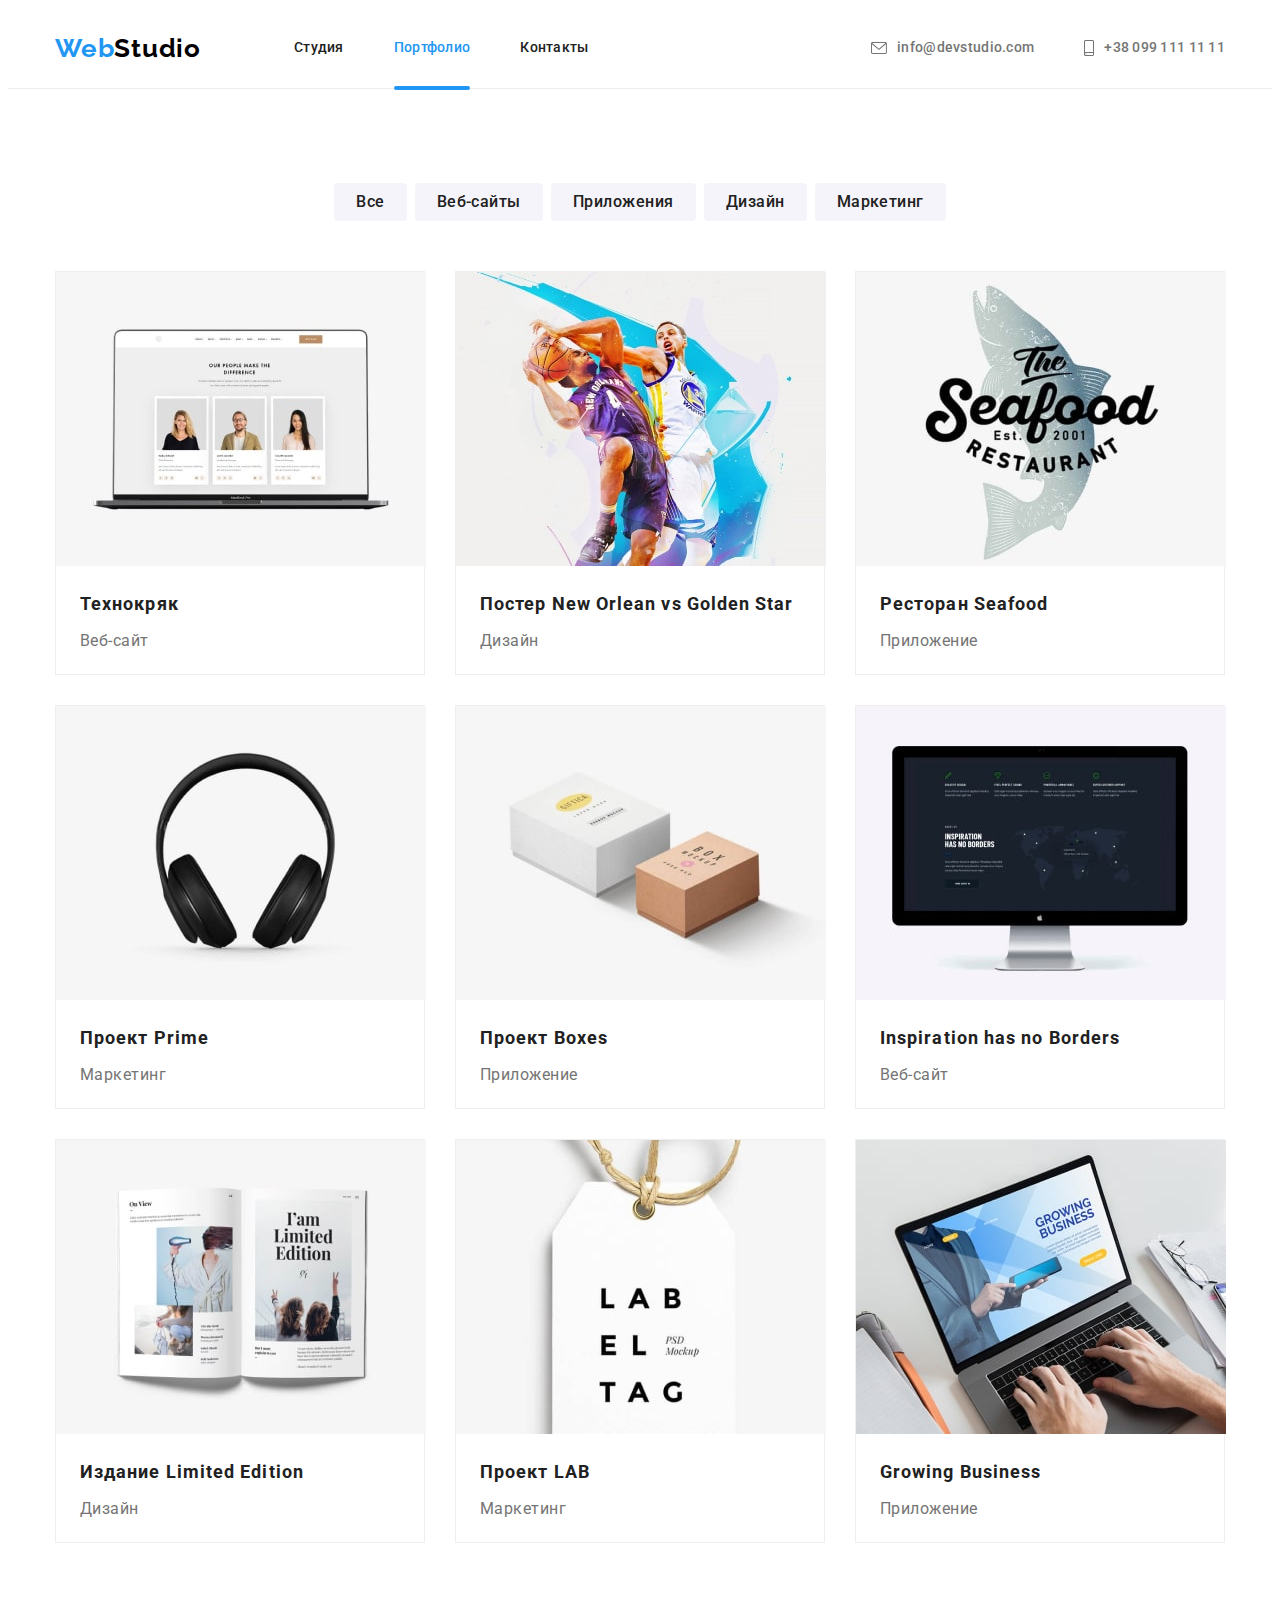
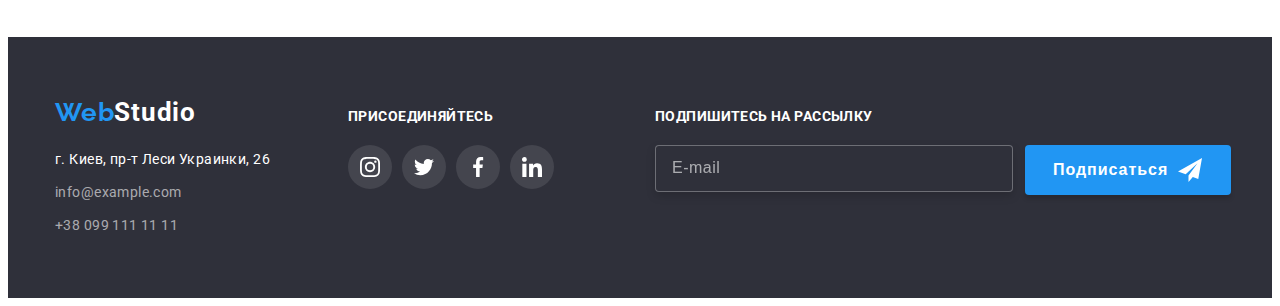
==== commit a25ea794: "123" ====
--- a/portfolio.html
+++ b/portfolio.html
@@ -371,8 +371,15 @@
           <div class="footer-form">
             <h3 class="footer-form-title">Подпишитесь на рассылку</h3>
             <div class="subscribe">
-              <label for="mail"></label>
-              <input class="footer-input" type="email" name="mail" id="mail" placeholder="E-mail" />
+              <label for="mail">
+                <input
+                  class="footer-input"
+                  type="email"
+                  name="mail"
+                  id="mail"
+                  placeholder="E-mail"
+                />
+              </label>
               <button class="button-form" type="submit">
                 Подписаться
                 <svg class="button-icon" width="24" height="24">
